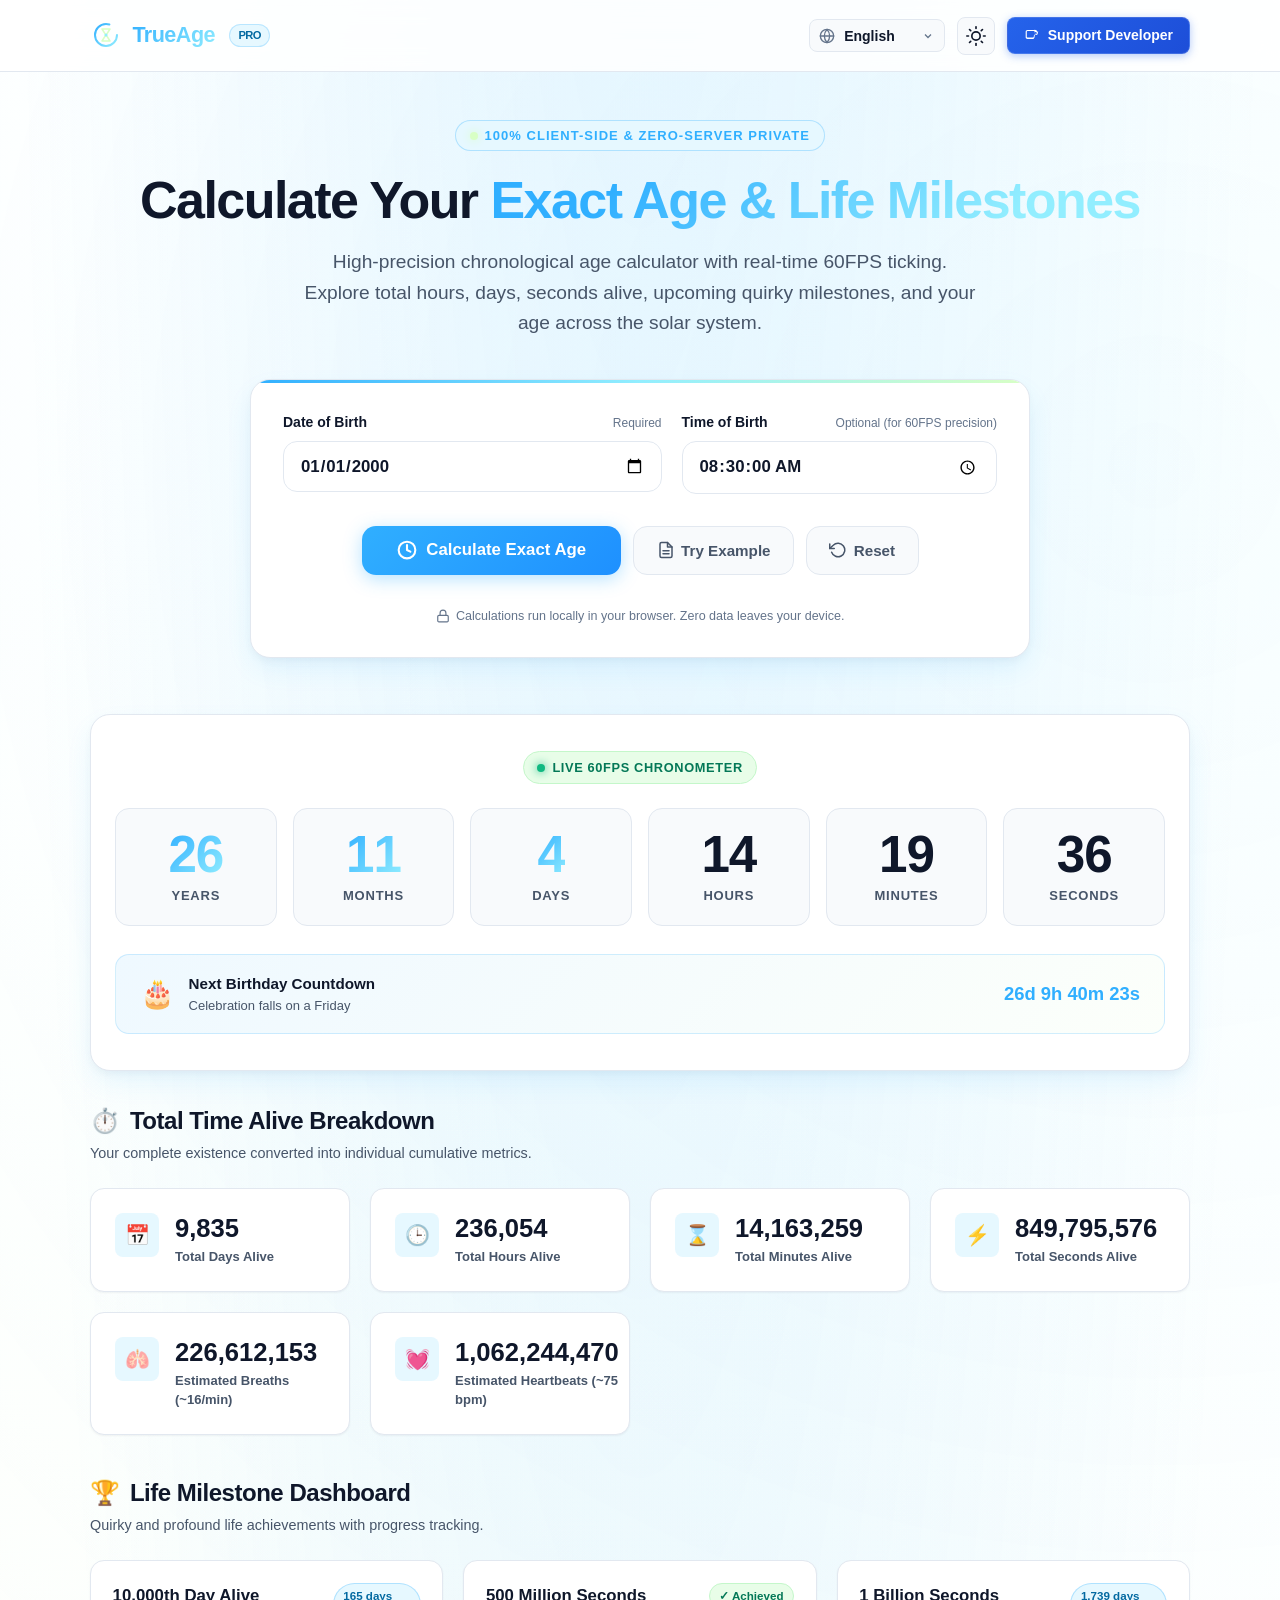
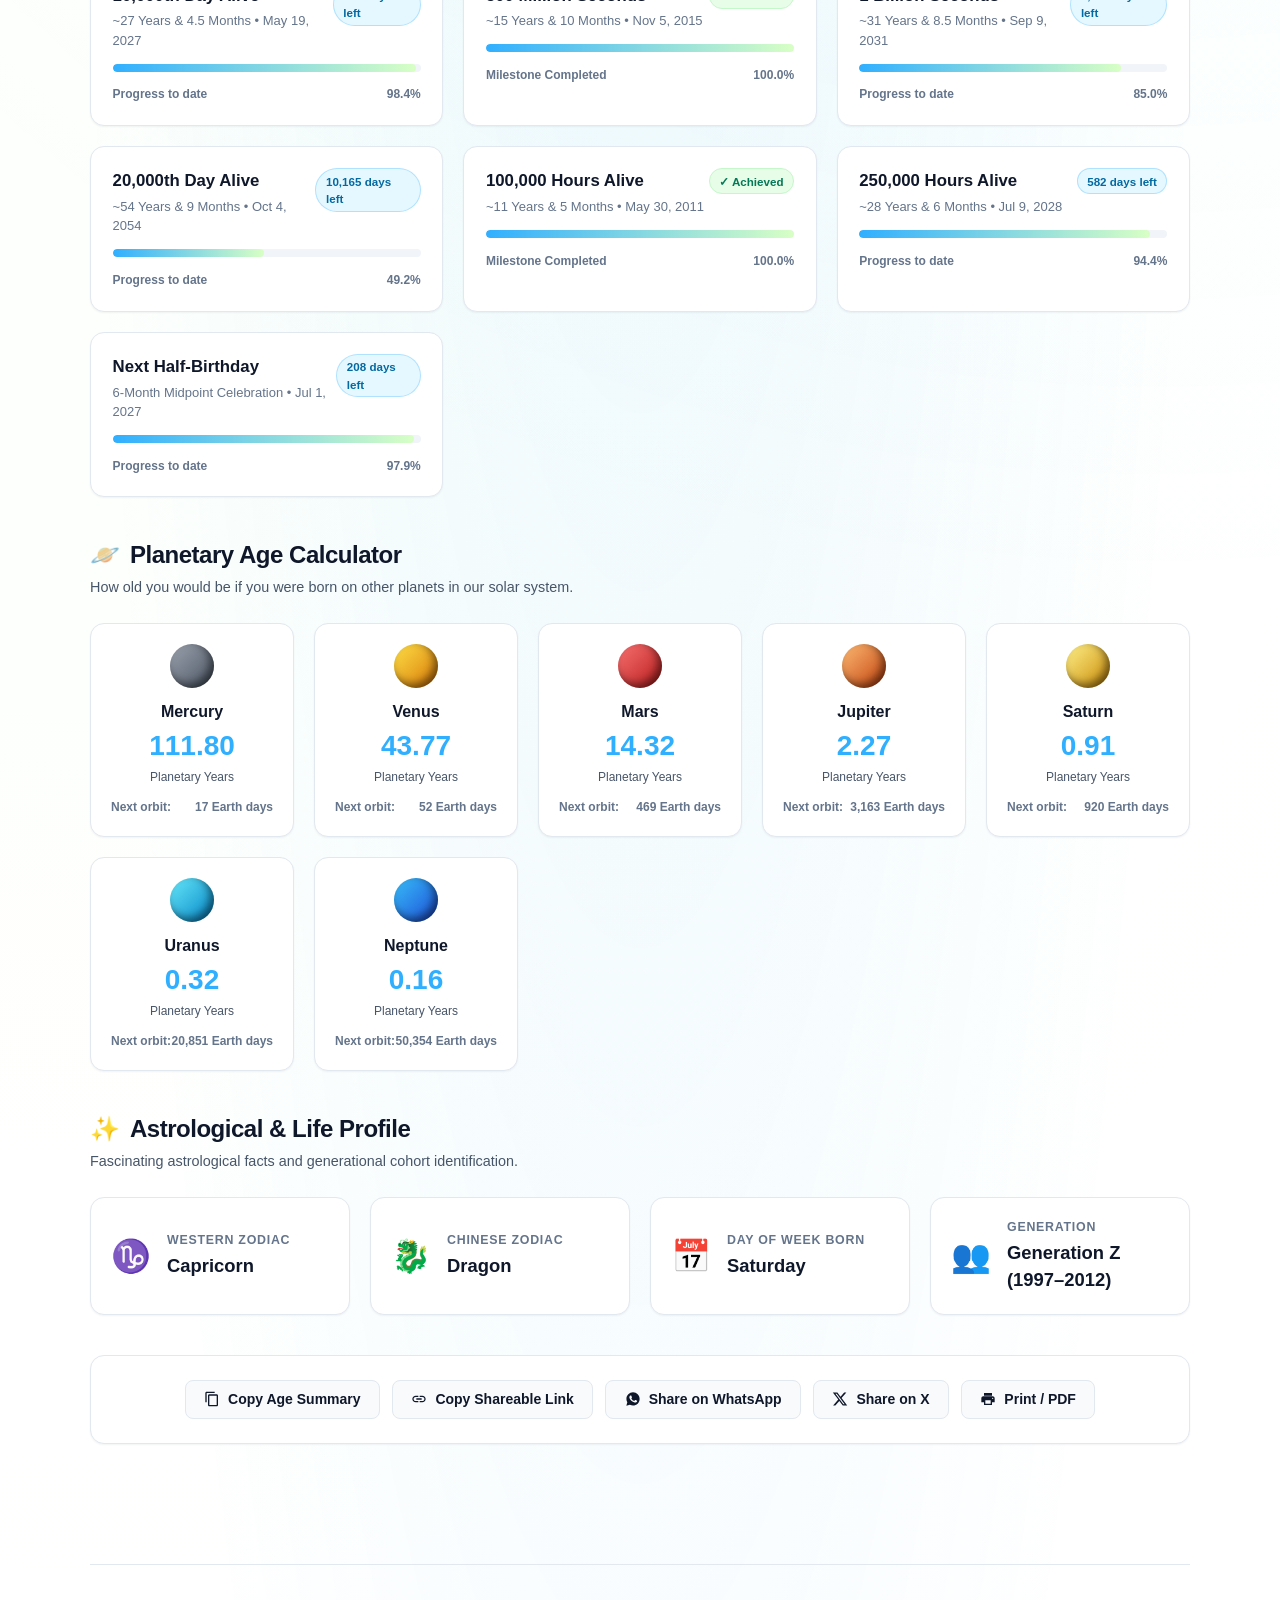
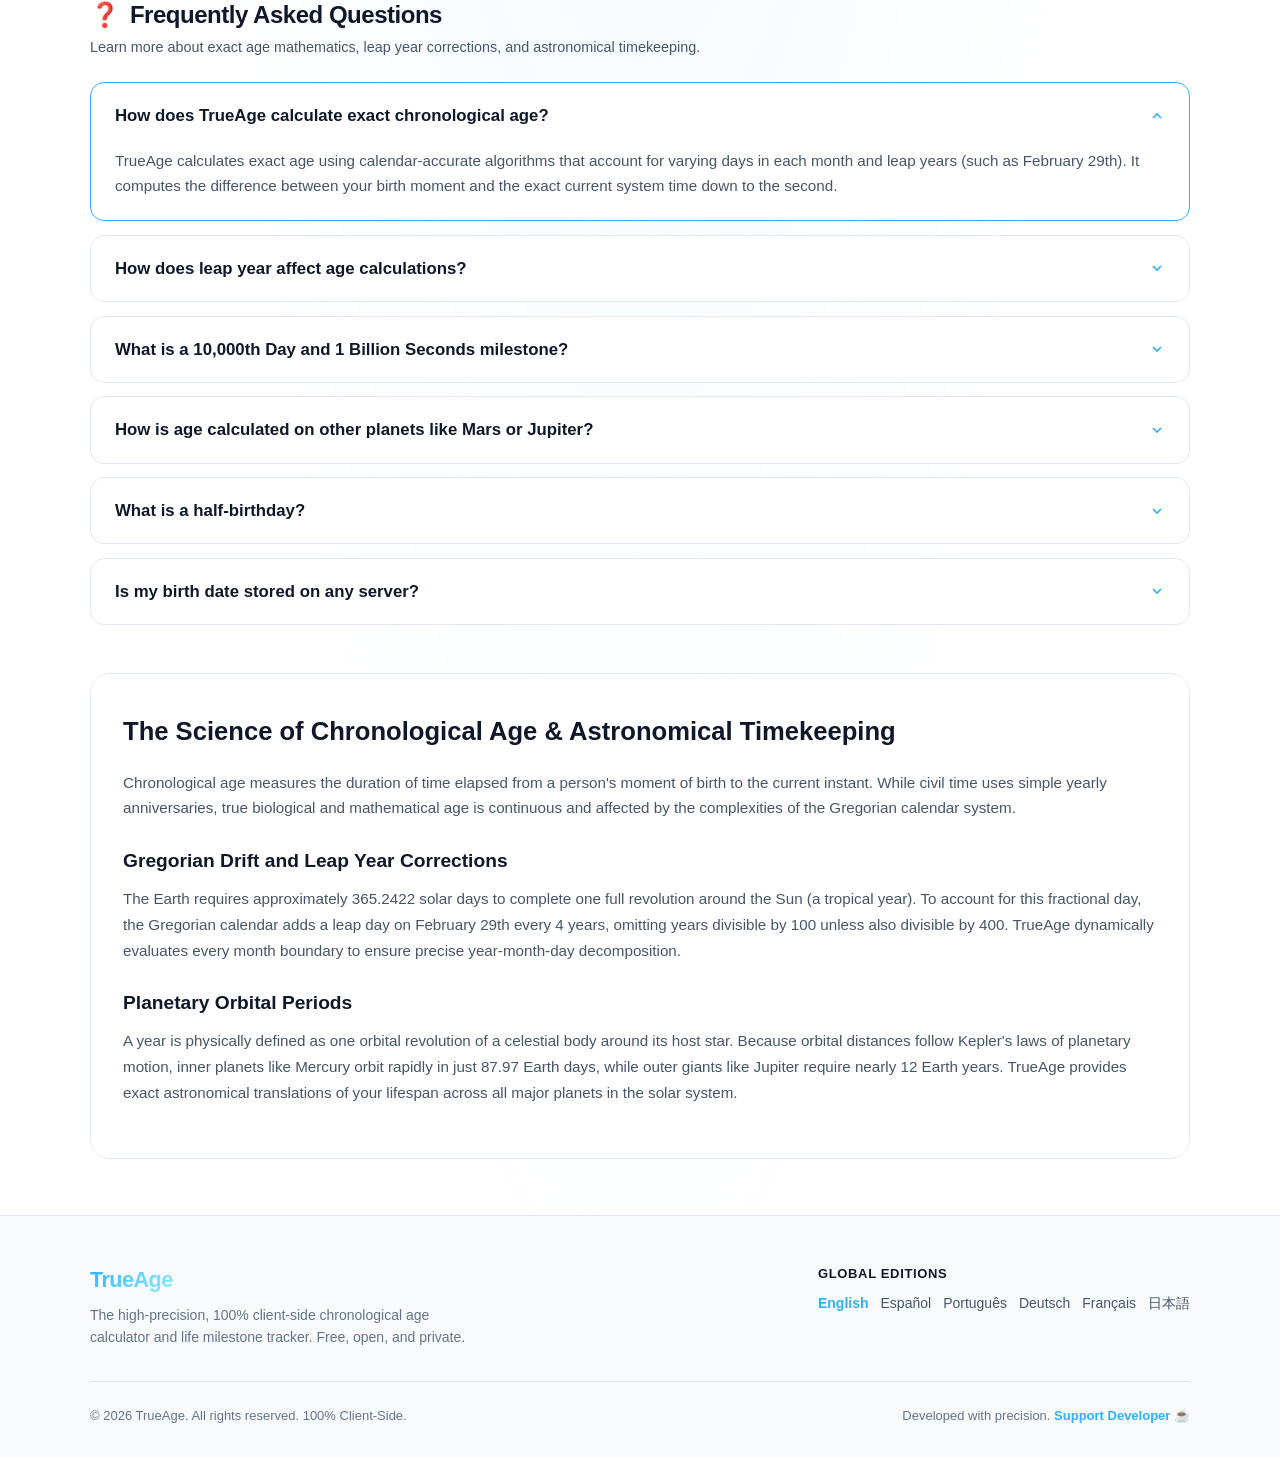
==== index.html @ 78dac6cf "initial commit" ====
<!DOCTYPE html>
<html lang="en" data-theme="dark">
<head>
  <meta charset="UTF-8">
  <meta name="viewport" content="width=device-width, initial-scale=1.0, viewport-fit=cover">
  
  <!-- Anti-FOUC Inline Script (Executes before any CSS paints to prevent light/dark flash) -->
  <script>
    (function() {
      try {
        const storedTheme = localStorage.getItem('trueage_theme');
        const prefersDark = window.matchMedia('(prefers-color-scheme: dark)').matches;
        const theme = storedTheme || (prefersDark ? 'dark' : 'light');
        document.documentElement.setAttribute('data-theme', theme);
      } catch (e) {
        document.documentElement.setAttribute('data-theme', 'dark');
      }
    })();
  </script>

  <!-- Google tag (gtag.js) -->
  <script async src="https://www.googletagmanager.com/gtag/js?id=G-33C0NN52K8"></script>
  <script>
    window.dataLayer = window.dataLayer || [];
    function gtag(){dataLayer.push(arguments);}
    gtag('js', new Date());

    gtag('config', 'G-33C0NN52K8');
  </script>

  <!-- Primary Meta Tags -->
  <title>TrueAge | Exact Age Calculator, 60FPS Live Ticking & Milestone Tracker</title>
  <meta name="title" content="TrueAge | Exact Age Calculator, 60FPS Live Ticking & Milestone Tracker">
  <meta name="description" content="Calculate your exact age down to the second with a real-time ticking 60FPS counter. Track your next birthday, 10,000th day, 1 billion seconds, planetary age on Mars & Jupiter, and life statistics. 100% client-side and private.">
  <meta name="keywords" content="exact age calculator, real time age counter, chronological age calculator, how old am i, milestone tracker, planetary age, age on mars, 10000 days alive, 1 billion seconds alive, half birthday calculator">
  <meta name="author" content="Kishara Dilshan">
  <meta name="robots" content="index, follow, max-snippet:-1, max-image-preview:large, max-video-preview:-1">

  <!-- 7 Bidirectional hreflang Tags & Canonical URL (Viral Multi-Region SEO Architecture) -->
  <link rel="canonical" href="https://trueage.github.io/">
  <link rel="alternate" hreflang="x-default" href="https://trueage.github.io/">
  <link rel="alternate" hreflang="en" href="https://trueage.github.io/">
  <link rel="alternate" hreflang="es" href="https://trueage.github.io/es/">
  <link rel="alternate" hreflang="pt" href="https://trueage.github.io/pt/">
  <link rel="alternate" hreflang="de" href="https://trueage.github.io/de/">
  <link rel="alternate" hreflang="fr" href="https://trueage.github.io/fr/">
  <link rel="alternate" hreflang="ja" href="https://trueage.github.io/ja/">

  <!-- Preconnect to Cloudinary CDN for Instant OG Image Delivery -->
  <link rel="preconnect" href="https://res.cloudinary.com" crossorigin>
  <link rel="dns-prefetch" href="https://res.cloudinary.com">

  <!-- Open Graph / Facebook -->
  <meta property="og:type" content="website">
  <meta property="og:url" content="https://trueage.github.io/">
  <meta property="og:title" content="TrueAge | Exact Age Calculator & Real-Time Milestone Tracker">
  <meta property="og:description" content="Discover your exact chronological age in real-time down to the second. Discover when you turn 10,000 days, 1 billion seconds old, and your age across planets.">
  <meta property="og:image" content="https://res.cloudinary.com/dpx6w78bt/image/upload/f_auto/q_auto/v1786342039/Online_Tool_rc1ybr.png">
  <meta property="og:image:secure_url" content="https://res.cloudinary.com/dpx6w78bt/image/upload/f_auto/q_auto/v1786342039/Online_Tool_rc1ybr.png">
  <meta property="og:image:type" content="image/png">
  <meta property="og:image:width" content="1200">
  <meta property="og:image:height" content="630">
  <meta property="og:image:alt" content="TrueAge - Exact Chronological Age Calculator & Milestone Tracker">
  <meta property="og:site_name" content="TrueAge">
  <meta property="og:locale" content="en_US">

  <!-- Twitter Card -->
  <meta name="twitter:card" content="summary_large_image">
  <meta name="twitter:url" content="https://trueage.github.io/">
  <meta name="twitter:title" content="TrueAge | Exact Age Calculator & Real-Time Milestone Tracker">
  <meta name="twitter:description" content="Discover your exact chronological age in real-time down to the second. Track life milestones and planetary ages with zero latency.">
  <meta name="twitter:image" content="https://res.cloudinary.com/dpx6w78bt/image/upload/f_auto/q_auto/v1786342039/Online_Tool_rc1ybr.png">
  <meta name="twitter:image:alt" content="TrueAge - Exact Chronological Age Calculator & Milestone Tracker">

  <!-- Favicon & PWA App Icons -->
  <link rel="icon" type="image/svg+xml" href="favicon.svg">
  <link rel="apple-touch-icon" href="favicon.svg">
  <meta name="theme-color" content="#020617" media="(prefers-color-scheme: dark)">
  <meta name="theme-color" content="#FFFFFF" media="(prefers-color-scheme: light)">
  <meta name="mobile-web-app-capable" content="yes">
  <meta name="apple-mobile-web-app-capable" content="yes">
  <meta name="apple-mobile-web-app-status-bar-style" content="black-translucent">
  <meta name="format-detection" content="telephone=no">

  <!-- Stylesheet -->
  <link rel="stylesheet" href="style.css">

  <!-- JSON-LD Structured Data: BreadcrumbList (Hierarchy Signal for Search Engines) -->
  <script type="application/ld+json" id="schema-breadcrumb">
  {
    "@context": "https://schema.org",
    "@type": "BreadcrumbList",
    "itemListElement": [
      {
        "@type": "ListItem",
        "position": 1,
        "name": "Home",
        "item": "https://trueage.github.io/"
      }
    ]
  }
  </script>

  <!-- JSON-LD Structured Data: SoftwareApplication & WebApplication (with AggregateRating) -->
  <script type="application/ld+json" id="schema-webapp">
  {
    "@context": "https://schema.org",
    "@type": "SoftwareApplication",
    "name": "TrueAge Exact Age Calculator",
    "url": "https://trueage.github.io/",
    "description": "High-precision, client-side chronological age calculator with real-time 60FPS ticking, life milestone tracking, and planetary age calculations.",
    "applicationCategory": "UtilitiesApplication",
    "operatingSystem": "All",
    "browserRequirements": "Requires JavaScript. Requires HTML5.",
    "softwareVersion": "1.0.0",
    "image": "https://res.cloudinary.com/dpx6w78bt/image/upload/f_auto/q_auto/v1786342039/Online_Tool_rc1ybr.png",
    "screenshot": "https://res.cloudinary.com/dpx6w78bt/image/upload/f_auto/q_auto/v1786342039/Online_Tool_rc1ybr.png",
    "aggregateRating": {
      "@type": "AggregateRating",
      "ratingValue": "4.9",
      "ratingCount": "1280",
      "bestRating": "5",
      "worstRating": "1"
    },
    "offers": {
      "@type": "Offer",
      "price": "0",
      "priceCurrency": "USD"
    },
    "featureList": [
      "Real-time 60FPS exact age ticking counter",
      "High-precision leap-year Gregorian calendar math",
      "Cumulative lifetime stats: days, hours, minutes, seconds",
      "Quirky milestone countdowns: 10,000th day, 1 billion seconds",
      "Planetary age across 7 solar system planets",
      "100% private client-side browser execution"
    ],
    "author": {
      "@type": "Person",
      "name": "Kishara Dilshan",
      "url": "https://buymeacoffee.com/kisharadilz"
    }
  }
  </script>

  <!-- JSON-LD Structured Data: FAQPage -->
  <script type="application/ld+json" id="schema-faq">
  {
    "@context": "https://schema.org",
    "@type": "FAQPage",
    "mainEntity": [
      {
        "@type": "Question",
        "name": "How does TrueAge calculate exact chronological age?",
        "acceptedAnswer": {
          "@type": "Answer",
          "text": "TrueAge calculates exact age using calendar-accurate algorithms that account for varying days in each month and leap years (such as February 29th). It computes the difference between your birth moment and the exact current system time down to the second."
        }
      },
      {
        "@type": "Question",
        "name": "How does leap year affect age calculations?",
        "acceptedAnswer": {
          "@type": "Answer",
          "text": "A standard Gregorian year has 365 days, while a leap year has 366 days. TrueAge's mathematical engine determines whether your elapsed periods crossed a leap day (Feb 29) and dynamically adjusts the month length when calculating exact elapsed days, months, and years."
        }
      },
      {
        "@type": "Question",
        "name": "What is a 10,000th Day and 1 Billion Seconds milestone?",
        "acceptedAnswer": {
          "@type": "Answer",
          "text": "Your 10,000th day occurs when you are approximately 27 years and 4.5 months old. One billion seconds alive occurs around age 31 years, 8 months, and 19 days. TrueAge calculates the precise calendar date and time for each milestone."
        }
      },
      {
        "@type": "Question",
        "name": "How is age calculated on other planets like Mars or Jupiter?",
        "acceptedAnswer": {
          "@type": "Answer",
          "text": "Planetary age is determined by each planet's orbital period around the Sun relative to Earth. For instance, Mars takes 1.8808 Earth years to complete one orbit, so a 30-year-old on Earth is approximately 15.95 Martian years old."
        }
      },
      {
        "@type": "Question",
        "name": "Is my birth date stored on any server?",
        "acceptedAnswer": {
          "@type": "Answer",
          "text": "No. TrueAge is 100% client-side. All date calculations and processing occur entirely inside your browser sandbox. No personal data or birth details are ever sent to any remote server."
        }
      }
    ]
  }
  </script>
</head>
<body>

  <!-- Sticky Navigation Bar -->
  <header class="site-header">
    <div class="container nav-container">
      <a href="./" class="brand-link" aria-label="TrueAge Home">
        <!-- SVG Vector Logo with #30AFFF & #92EEFF Gradients -->
        <svg class="brand-icon" viewBox="0 0 64 64" fill="none" xmlns="http://www.w3.org/2000/svg">
          <circle cx="32" cy="32" r="22" stroke="url(#navBrandGrad)" stroke-width="4" stroke-linecap="round" stroke-dasharray="110 30"/>
          <path d="M24 20H40L33 31C32.5 31.7 32.5 32.3 33 33L40 44H24L31 33C31.5 32.3 31.5 31.7 31 31L24 20Z" stroke="#D8FFC5" stroke-width="3" stroke-linejoin="round"/>
          <circle cx="32" cy="32" r="3" fill="#92EEFF"/>
          <defs>
            <linearGradient id="navBrandGrad" x1="0%" y1="0%" x2="100%" y2="100%">
              <stop offset="0%" stop-color="#30AFFF"/>
              <stop offset="100%" stop-color="#92EEFF"/>
            </linearGradient>
          </defs>
        </svg>
        <span class="brand-title">TrueAge</span>
        <span class="brand-badge">PRO</span>
      </a>

      <div class="nav-actions">
        <!-- Language Selector Dropdown -->
        <div class="lang-dropdown-wrapper" title="Change Language">
          <svg class="lang-globe-icon" viewBox="0 0 24 24" fill="none" stroke="currentColor" stroke-width="2" stroke-linecap="round" stroke-linejoin="round">
            <circle cx="12" cy="12" r="10"></circle>
            <line x1="2" y1="12" x2="22" y2="12"></line>
            <path d="M12 2a15.3 15.3 0 0 1 4 10 15.3 15.3 0 0 1-4 10 15.3 15.3 0 0 1-4-10 15.3 15.3 0 0 1 4-10z"></path>
          </svg>
          <select id="langSelect" class="lang-select" aria-label="Select Language">
            <option value="en" selected>English</option>
            <option value="es">Español</option>
            <option value="pt">Português</option>
            <option value="de">Deutsch</option>
            <option value="fr">Français</option>
            <option value="ja">日本語</option>
          </select>
          <svg class="lang-arrow" viewBox="0 0 24 24" fill="none" stroke="currentColor" stroke-width="2.5">
            <polyline points="6 9 12 15 18 9"></polyline>
          </svg>
        </div>

        <!-- Theme Toggle Button -->
        <button id="themeToggleBtn" class="theme-toggle-btn" aria-label="Toggle dark/light theme" title="Toggle Theme">
          <!-- Sun Icon (shown in dark mode) -->
          <svg class="icon-sun" width="20" height="20" viewBox="0 0 24 24" fill="none" stroke="currentColor" stroke-width="2" stroke-linecap="round" stroke-linejoin="round">
            <circle cx="12" cy="12" r="5"></circle>
            <line x1="12" y1="1" x2="12" y2="3"></line>
            <line x1="12" y1="21" x2="12" y2="23"></line>
            <line x1="4.22" y1="4.22" x2="5.64" y2="5.64"></line>
            <line x1="18.36" y1="18.36" x2="19.78" y2="19.78"></line>
            <line x1="1" y1="12" x2="3" y2="12"></line>
            <line x1="21" y1="12" x2="23" y2="12"></line>
            <line x1="4.22" y1="19.78" x2="5.64" y2="18.36"></line>
            <line x1="18.36" y1="5.64" x2="19.78" y2="4.22"></line>
          </svg>
          <!-- Moon Icon (shown in light mode) -->
          <svg class="icon-moon" width="20" height="20" viewBox="0 0 24 24" fill="none" stroke="currentColor" stroke-width="2" stroke-linecap="round" stroke-linejoin="round">
            <path d="M21 12.79A9 9 0 1 1 11.21 3 7 7 0 0 0 21 12.79z"></path>
          </svg>
        </button>

        <!-- Developer Support CTA (Financial Blue) -->
        <a href="https://buymeacoffee.com/kisharadilz" target="_blank" rel="noopener noreferrer" class="btn-support" aria-label="Support the Developer on Buy Me a Coffee">
          <svg viewBox="0 0 24 24">
            <path d="M20.216 6.415l-.132-.666c-.119-.597-.387-1.144-.775-1.583a4.015 4.015 0 0 0-1.745-1.127 5.097 5.097 0 0 0-2.074-.214H5.215C3.765 2.825 2.5 3.99 2.5 5.44v8.326c0 1.45 1.265 2.615 2.715 2.615h7.828c1.368 0 2.496-.98 2.686-2.316l.487-3.418h1.831c1.232 0 2.29-.838 2.535-2.031l.634-3.197a2.532 2.532 0 0 0-.000-1.004zm-3.528 3.791h-1.63l-.442 3.097a1.008 1.008 0 0 1-1.002.871H5.215a1.01 1.01 0 0 1-1.01-1.01V5.44a1.01 1.01 0 0 1 1.01-1.01h9.324c.732 0 1.343.518 1.472 1.24l.677 4.536zm2.036-1.077c-.082.404-.442.687-.855.687h-.764l-.568-3.811h1.332c.504 0 .937.362 1.012.862l.143.719-.300 1.543z"/>
          </svg>
          <span data-i18n="support_btn">Support Developer</span>
        </a>
      </div>
    </div>
  </header>

  <!-- Main Landmark -->
  <main class="container">
    
    <!-- Hero & Input Section -->
    <section class="hero-section" aria-labelledby="heroTitle">
      <div class="hero-tag">
        <span class="pulse-dot"></span>
        <span data-i18n="tag_badge">100% Client-Side & Zero-Server Private</span>
      </div>

      <h1 id="heroTitle" class="hero-title">
        <span data-i18n="hero_title_prefix">Calculate Your</span> 
        <span class="text-gradient" data-i18n="hero_title_gradient">Exact Age & Life Milestones</span>
      </h1>

      <p class="hero-subtitle" data-i18n="hero_subtitle">
        High-precision chronological age calculator with real-time 60FPS ticking. Explore total hours, days, seconds alive, upcoming quirky milestones, and your age across the solar system.
      </p>

      <!-- Calculator Card Form -->
      <div class="calc-card">
        <form id="ageForm" class="calc-form" onsubmit="event.preventDefault();">
          <div class="input-grid">
            <!-- Date of Birth Input -->
            <div class="input-group">
              <label for="dob" class="input-label">
                <span data-i18n="label_dob">Date of Birth</span>
                <span class="label-sub" data-i18n="label_required">Required</span>
              </label>
              <input type="date" id="dob" class="custom-input" required aria-required="true">
            </div>

            <!-- Time of Birth Input (Optional precision) -->
            <div class="input-group">
              <label for="birthTime" class="input-label">
                <span data-i18n="label_time">Time of Birth</span>
                <span class="label-sub" data-i18n="label_optional">Optional (for 60FPS precision)</span>
              </label>
              <input type="time" id="birthTime" class="custom-input" step="1" value="00:00:00">
            </div>
          </div>

          <!-- Action Buttons -->
          <div class="calc-actions">
            <button type="submit" id="btnCalculate" class="btn-primary">
              <svg width="20" height="20" viewBox="0 0 24 24" fill="none" stroke="currentColor" stroke-width="2.5" stroke-linecap="round" stroke-linejoin="round">
                <circle cx="12" cy="12" r="10"></circle>
                <polyline points="12 6 12 12 16 14"></polyline>
              </svg>
              <span data-i18n="btn_calculate">Calculate Exact Age</span>
            </button>

            <button type="button" id="btnExample" class="btn-secondary">
              <svg width="18" height="18" viewBox="0 0 24 24" fill="none" stroke="currentColor" stroke-width="2" stroke-linecap="round" stroke-linejoin="round">
                <path d="M14 2H6a2 2 0 0 0-2 2v16a2 2 0 0 0 2 2h12a2 2 0 0 0 2-2V8z"></path>
                <polyline points="14 2 14 8 20 8"></polyline>
                <line x1="16" y1="13" x2="8" y2="13"></line>
                <line x1="16" y1="17" x2="8" y2="17"></line>
              </svg>
              <span data-i18n="btn_example">Try Example</span>
            </button>

            <button type="button" id="btnReset" class="btn-secondary" title="Reset Inputs">
              <svg width="18" height="18" viewBox="0 0 24 24" fill="none" stroke="currentColor" stroke-width="2" stroke-linecap="round" stroke-linejoin="round">
                <polyline points="1 4 1 10 7 10"></polyline>
                <path d="M3.51 15a9 9 0 1 0 2.13-9.36L1 10"></path>
              </svg>
              <span data-i18n="btn_reset">Reset</span>
            </button>
          </div>

          <p class="calc-privacy-note">
            <svg width="14" height="14" viewBox="0 0 24 24" fill="none" stroke="currentColor" stroke-width="2" stroke-linecap="round" stroke-linejoin="round">
              <rect x="3" y="11" width="18" height="11" rx="2" ry="2"></rect>
              <path d="M7 11V7a5 5 0 0 1 10 0v4"></path>
            </svg>
            <span data-i18n="privacy_note">Calculations run locally in your browser. Zero data leaves your device.</span>
          </p>
        </form>
      </div>
    </section>

    <!-- Results Container (Populated & updated in real-time) -->
    <div id="resultsContainer" class="results-section" aria-live="polite">
      
      <!-- Live 60FPS Ticking Digital Counter Hero Card -->
      <section class="live-counter-card" aria-label="Real-Time Age Counter">
        <div class="live-badge-wrapper">
          <div class="live-badge">
            <span class="live-dot"></span>
            <span data-i18n="live_ticking">Live 60FPS Chronometer</span>
          </div>
        </div>

        <!-- 6 Segmented Digital Cards -->
        <div class="live-grid">
          <div class="digital-card highlight">
            <div id="valYears" class="digital-val">--</div>
            <div class="digital-label" data-i18n="unit_years">Years</div>
          </div>
          <div class="digital-card highlight">
            <div id="valMonths" class="digital-val">--</div>
            <div class="digital-label" data-i18n="unit_months">Months</div>
          </div>
          <div class="digital-card highlight">
            <div id="valDays" class="digital-val">--</div>
            <div class="digital-label" data-i18n="unit_days">Days</div>
          </div>
          <div class="digital-card">
            <div id="valHours" class="digital-val">--</div>
            <div class="digital-label" data-i18n="unit_hours">Hours</div>
          </div>
          <div class="digital-card">
            <div id="valMinutes" class="digital-val">--</div>
            <div class="digital-label" data-i18n="unit_minutes">Minutes</div>
          </div>
          <div class="digital-card">
            <div id="valSeconds" class="digital-val">--</div>
            <div class="digital-label" data-i18n="unit_seconds">Seconds</div>
          </div>
        </div>

        <!-- Birthday & Half-Birthday Banner -->
        <div class="bday-banner">
          <div class="bday-info">
            <span class="bday-icon">🎂</span>
            <div>
              <div class="bday-title" data-i18n="bday_next_title">Next Birthday Countdown</div>
              <div class="bday-subtitle" id="valNextBdayDay">Upcoming celebration day</div>
            </div>
          </div>
          <div class="bday-countdown" id="valNextBdayCountdown">-- days, -- hours</div>
        </div>
      </section>

      <!-- Total Time Alive Breakdown Section -->
      <section class="stats-section" aria-labelledby="statsTitle">
        <div class="section-header">
          <h2 id="statsTitle" class="section-title">
            <span>⏱️</span>
            <span data-i18n="title_total_alive">Total Time Alive Breakdown</span>
          </h2>
          <p class="section-desc" data-i18n="desc_total_alive">Your complete existence converted into individual cumulative metrics.</p>
        </div>

        <div class="stats-grid">
          <div class="stat-card">
            <div class="stat-icon">📅</div>
            <div class="stat-content">
              <div id="statTotalDays" class="stat-val">--</div>
              <div class="stat-label" data-i18n="stat_days">Total Days Alive</div>
            </div>
          </div>

          <div class="stat-card">
            <div class="stat-icon">🕒</div>
            <div class="stat-content">
              <div id="statTotalHours" class="stat-val">--</div>
              <div class="stat-label" data-i18n="stat_hours">Total Hours Alive</div>
            </div>
          </div>

          <div class="stat-card">
            <div class="stat-icon">⌛</div>
            <div class="stat-content">
              <div id="statTotalMinutes" class="stat-val">--</div>
              <div class="stat-label" data-i18n="stat_minutes">Total Minutes Alive</div>
            </div>
          </div>

          <div class="stat-card">
            <div class="stat-icon">⚡</div>
            <div class="stat-content">
              <div id="statTotalSeconds" class="stat-val">--</div>
              <div class="stat-label" data-i18n="stat_seconds">Total Seconds Alive</div>
            </div>
          </div>

          <div class="stat-card">
            <div class="stat-icon">🫁</div>
            <div class="stat-content">
              <div id="statTotalBreaths" class="stat-val">--</div>
              <div class="stat-label" data-i18n="stat_breaths">Estimated Breaths (~16/min)</div>
            </div>
          </div>

          <div class="stat-card">
            <div class="stat-icon">💓</div>
            <div class="stat-content">
              <div id="statTotalHeartbeats" class="stat-val">--</div>
              <div class="stat-label" data-i18n="stat_heartbeats">Estimated Heartbeats (~75 bpm)</div>
            </div>
          </div>
        </div>
      </section>

      <!-- Milestone Dashboard Section -->
      <section class="milestones-section" aria-labelledby="milestonesTitle">
        <div class="section-header">
          <h2 id="milestonesTitle" class="section-title">
            <span>🏆</span>
            <span data-i18n="title_milestones">Life Milestone Dashboard</span>
          </h2>
          <p class="section-desc" data-i18n="desc_milestones">Quirky and profound life achievements with progress tracking.</p>
        </div>

        <div class="milestones-grid" id="milestonesGrid">
          <!-- Milestones dynamically rendered by app.js -->
        </div>
      </section>

      <!-- Planetary Age Grid Section -->
      <section class="planets-section" aria-labelledby="planetsTitle">
        <div class="section-header">
          <h2 id="planetsTitle" class="section-title">
            <span>🪐</span>
            <span data-i18n="title_planets">Planetary Age Calculator</span>
          </h2>
          <p class="section-desc" data-i18n="desc_planets">How old you would be if you were born on other planets in our solar system.</p>
        </div>

        <div class="planets-grid" id="planetsGrid">
          <!-- Planets dynamically rendered by app.js -->
        </div>
      </section>

      <!-- Astrological & Life Profile Section -->
      <section class="profile-section" aria-labelledby="profileTitle">
        <div class="section-header">
          <h2 id="profileTitle" class="section-title">
            <span>✨</span>
            <span data-i18n="title_profile">Astrological & Life Profile</span>
          </h2>
          <p class="section-desc" data-i18n="desc_profile">Fascinating astrological facts and generational cohort identification.</p>
        </div>

        <div class="profile-grid">
          <div class="profile-card">
            <div class="profile-icon" id="iconZodiac">♈</div>
            <div>
              <div class="profile-title" data-i18n="prof_zodiac">Western Zodiac</div>
              <div id="valZodiacSign" class="profile-value">--</div>
            </div>
          </div>

          <div class="profile-card">
            <div class="profile-icon" id="iconChineseZodiac">🐉</div>
            <div>
              <div class="profile-title" data-i18n="prof_chinese">Chinese Zodiac</div>
              <div id="valChineseZodiac" class="profile-value">--</div>
            </div>
          </div>

          <div class="profile-card">
            <div class="profile-icon">📅</div>
            <div>
              <div class="profile-title" data-i18n="prof_dayborn">Day of Week Born</div>
              <div id="valDayBorn" class="profile-value">--</div>
            </div>
          </div>

          <div class="profile-card">
            <div class="profile-icon">👥</div>
            <div>
              <div class="profile-title" data-i18n="prof_generation">Generation</div>
              <div id="valGeneration" class="profile-value">--</div>
            </div>
          </div>
        </div>
      </section>

      <!-- Action Toolbar (Share, Copy, Print) -->
      <div class="toolbar-section">
        <button id="btnCopySummary" class="btn-tool" title="Copy formatted age report">
          <svg viewBox="0 0 24 24"><path d="M16 1H4c-1.1 0-2 .9-2 2v14h2V3h12V1zm3 4H8c-1.1 0-2 .9-2 2v14c0 1.1.9 2 2 2h11c1.1 0 2-.9 2-2V7c0-1.1-.9-2-2-2zm0 16H8V7h11v14z"/></svg>
          <span data-i18n="tool_copy_summary">Copy Age Summary</span>
        </button>

        <button id="btnCopyLink" class="btn-tool" title="Copy shareable link with parameters">
          <svg viewBox="0 0 24 24"><path d="M3.9 12c0-1.71 1.39-3.1 3.1-3.1h4V7H7c-2.76 0-5 2.24-5 5s2.24 5 5 5h4v-1.9H7c-1.71 0-3.1-1.39-3.1-3.1zM8 13h8v-2H8v2zm9-6h-4v1.9h4c1.71 0 3.1 1.39 3.1 3.1s-1.39 3.1-3.1 3.1h-4V17h4c2.76 0 5-2.24 5-5s-2.24-5-5-5z"/></svg>
          <span data-i18n="tool_copy_link">Copy Shareable Link</span>
        </button>

        <button id="btnShareWhatsApp" class="btn-tool" title="Share directly to WhatsApp">
          <svg viewBox="0 0 24 24"><path d="M12.04 2c-5.46 0-9.91 4.45-9.91 9.91 0 1.75.46 3.45 1.32 4.95L2.05 22l5.25-1.38c1.45.79 3.08 1.21 4.74 1.21 5.46 0 9.91-4.45 9.91-9.91 0-5.46-4.45-9.92-9.91-9.92zm5.78 14.01c-.24.68-1.4 1.26-1.92 1.34-.52.07-1.19.1-3.41-.82-2.84-1.18-4.66-4.06-4.8-4.25-.14-.19-1.15-1.53-1.15-2.92 0-1.39.73-2.07.99-2.35.26-.28.57-.35.76-.35.19 0 .38 0 .55.01.18.01.42-.07.66.5.24.58.82 2 .89 2.15.07.14.12.31.02.5-.1.19-.15.31-.3.48-.14.17-.3.38-.43.51-.14.14-.29.3-.12.59.17.28.75 1.24 1.61 2 1.11.98 2.04 1.29 2.33 1.43.28.14.45.12.62-.07.17-.19.73-.85.92-1.14.19-.29.38-.24.64-.14.26.1 1.65.78 1.93.92.28.14.47.21.54.33.07.12.07.69-.17 1.37z"/></svg>
          <span data-i18n="tool_share_whatsapp">Share on WhatsApp</span>
        </button>

        <button id="btnShareTwitter" class="btn-tool" title="Post on X">
          <svg viewBox="0 0 24 24"><path d="M18.244 2.25h3.308l-7.227 8.26 8.502 11.24H16.17l-5.214-6.817L4.99 21.75H1.68l7.73-8.835L1.254 2.25H8.08l4.713 6.231zm-1.161 17.52h1.833L7.084 4.126H5.117z"/></svg>
          <span data-i18n="tool_share_twitter">Share on X</span>
        </button>

        <button id="btnPrint" class="btn-tool" title="Print age report or save as PDF">
          <svg viewBox="0 0 24 24"><path d="M19 8H5c-1.66 0-3 1.34-3 3v6h4v4h12v-4h4v-6c0-1.66-1.34-3-3-3zm-3 11H8v-5h8v5zm3-7c-.55 0-1-.45-1-1s.45-1 1-1 1 .45 1 1-.45 1-1 1zm-1-9H6v4h12V3z"/></svg>
          <span data-i18n="tool_print">Print / PDF</span>
        </button>
      </div>
    </div>

    <!-- SEO Content & FAQ Section -->
    <section class="seo-section" aria-labelledby="faqTitle">
      <div class="section-header">
        <h2 id="faqTitle" class="section-title">
          <span>❓</span>
          <span data-i18n="title_faq">Frequently Asked Questions</span>
        </h2>
        <p class="section-desc" data-i18n="desc_faq">Learn more about exact age mathematics, leap year corrections, and astronomical timekeeping.</p>
      </div>

      <!-- Accessible FAQ Accordion (matches JSON-LD FAQPage Schema) -->
      <div class="faq-list">
        <details class="faq-item" open>
          <summary class="faq-question">
            <span data-i18n="faq_q1">How does TrueAge calculate exact chronological age?</span>
            <svg class="faq-arrow" viewBox="0 0 24 24" fill="none" stroke="currentColor" stroke-width="2.5"><polyline points="6 9 12 15 18 9"></polyline></svg>
          </summary>
          <div class="faq-answer">
            <p data-i18n="faq_a1">TrueAge calculates exact age using calendar-accurate algorithms that account for varying days in each month and leap years (such as February 29th). It computes the difference between your birth moment and the exact current system time down to the second.</p>
          </div>
        </details>

        <details class="faq-item">
          <summary class="faq-question">
            <span data-i18n="faq_q2">How does leap year affect age calculations?</span>
            <svg class="faq-arrow" viewBox="0 0 24 24" fill="none" stroke="currentColor" stroke-width="2.5"><polyline points="6 9 12 15 18 9"></polyline></svg>
          </summary>
          <div class="faq-answer">
            <p data-i18n="faq_a2">A standard Gregorian year has 365 days, while a leap year has 366 days. TrueAge's mathematical engine determines whether your elapsed periods crossed a leap day (Feb 29) and dynamically adjusts the month length when calculating exact elapsed days, months, and years.</p>
          </div>
        </details>

        <details class="faq-item">
          <summary class="faq-question">
            <span data-i18n="faq_q3">What is a 10,000th Day and 1 Billion Seconds milestone?</span>
            <svg class="faq-arrow" viewBox="0 0 24 24" fill="none" stroke="currentColor" stroke-width="2.5"><polyline points="6 9 12 15 18 9"></polyline></svg>
          </summary>
          <div class="faq-answer">
            <p data-i18n="faq_a3">Your 10,000th day occurs when you are approximately 27 years and 4.5 months old. One billion seconds alive occurs around age 31 years, 8 months, and 19 days. TrueAge calculates the precise calendar date and time for each milestone.</p>
          </div>
        </details>

        <details class="faq-item">
          <summary class="faq-question">
            <span data-i18n="faq_q4">How is age calculated on other planets like Mars or Jupiter?</span>
            <svg class="faq-arrow" viewBox="0 0 24 24" fill="none" stroke="currentColor" stroke-width="2.5"><polyline points="6 9 12 15 18 9"></polyline></svg>
          </summary>
          <div class="faq-answer">
            <p data-i18n="faq_a4">Planetary age is determined by each planet's orbital period around the Sun relative to Earth. For instance, Mars takes 1.8808 Earth years to complete one orbit, so a 30-year-old on Earth is approximately 15.95 Martian years old.</p>
          </div>
        </details>

        <details class="faq-item">
          <summary class="faq-question">
            <span data-i18n="faq_q5">What is a half-birthday?</span>
            <svg class="faq-arrow" viewBox="0 0 24 24" fill="none" stroke="currentColor" stroke-width="2.5"><polyline points="6 9 12 15 18 9"></polyline></svg>
          </summary>
          <div class="faq-answer">
            <p data-i18n="faq_a5">A half-birthday occurs exactly 6 calendar months from your birth date. It serves as an enjoyable mid-year milestone celebration point.</p>
          </div>
        </details>

        <details class="faq-item">
          <summary class="faq-question">
            <span data-i18n="faq_q6">Is my birth date stored on any server?</span>
            <svg class="faq-arrow" viewBox="0 0 24 24" fill="none" stroke="currentColor" stroke-width="2.5"><polyline points="6 9 12 15 18 9"></polyline></svg>
          </summary>
          <div class="faq-answer">
            <p data-i18n="faq_a6">No. TrueAge is 100% client-side. All date calculations and processing occur entirely inside your browser sandbox. No personal data or birth details are ever sent to any remote server.</p>
          </div>
        </details>
      </div>

      <!-- Educational In-depth Article for SEO Authority -->
      <article class="explainer-article">
        <h2 data-i18n="art_title">The Science of Chronological Age & Astronomical Timekeeping</h2>
        <p data-i18n="art_p1">Chronological age measures the duration of time elapsed from a person's moment of birth to the current instant. While civil time uses simple yearly anniversaries, true biological and mathematical age is continuous and affected by the complexities of the Gregorian calendar system.</p>
        
        <h3 data-i18n="art_h2_1">Gregorian Drift and Leap Year Corrections</h3>
        <p data-i18n="art_p2">The Earth requires approximately 365.2422 solar days to complete one full revolution around the Sun (a tropical year). To account for this fractional day, the Gregorian calendar adds a leap day on February 29th every 4 years, omitting years divisible by 100 unless also divisible by 400. TrueAge dynamically evaluates every month boundary to ensure precise year-month-day decomposition.</p>

        <h3 data-i18n="art_h2_2">Planetary Orbital Periods</h3>
        <p data-i18n="art_p3">A year is physically defined as one orbital revolution of a celestial body around its host star. Because orbital distances follow Kepler's laws of planetary motion, inner planets like Mercury orbit rapidly in just 87.97 Earth days, while outer giants like Jupiter require nearly 12 Earth years. TrueAge provides exact astronomical translations of your lifespan across all major planets in the solar system.</p>
      </article>
    </section>

  </main>

  <!-- Semantic Footer with Locales & Support Links -->
  <footer class="site-footer">
    <div class="container">
      <div class="footer-top">
        <div class="footer-brand">
          <a href="./" class="brand-link">
            <span class="brand-title">TrueAge</span>
          </a>
          <p data-i18n="footer_desc">The high-precision, 100% client-side chronological age calculator and life milestone tracker. Free, open, and private.</p>
        </div>

        <div class="footer-locales">
          <div class="locale-title" data-i18n="footer_languages">Global Editions</div>
          <div class="locale-links">
            <a href="./" class="locale-link active">English</a>
            <a href="./es/" class="locale-link">Español</a>
            <a href="./pt/" class="locale-link">Português</a>
            <a href="./de/" class="locale-link">Deutsch</a>
            <a href="./fr/" class="locale-link">Français</a>
            <a href="./ja/" class="locale-link">日本語</a>
          </div>
        </div>
      </div>

      <div class="footer-bottom">
        <div>
          &copy; <span id="currentYear">2026</span> TrueAge. All rights reserved. 100% Client-Side.
        </div>
        <div class="footer-credit">
          Developed with precision. <a href="https://buymeacoffee.com/kisharadilz" target="_blank" rel="noopener noreferrer">Support Developer ☕</a>
        </div>
      </div>
    </div>
  </footer>

  <!-- Scripts: i18n Dictionary & Core Application Engine -->
  <script src="i18n.js"></script>
  <script src="app.js"></script>
</body>
</html>
---- style.css ----
/* ==========================================================================
   TrueAge | Exact Age Calculator & Milestone Tracker
   Design System & Style Engine
   Brand Palette: #30AFFF, #92EEFF, #D8FFC5, #C4F7CA
   ========================================================================== */

/* --------------------------------------------------------------------------
   1. CSS Custom Properties / Design Tokens
   -------------------------------------------------------------------------- */
:root {
  /* Brand Core Palette */
  --brand-primary: #30AFFF;
  --brand-cyan: #92EEFF;
  --brand-mint: #D8FFC5;
  --brand-pastel-mint: #C4F7CA;

  /* Extended Accents */
  --brand-primary-hover: #1e99e8;
  --brand-primary-deep: #1d7ec2;
  --brand-cyan-deep: #0ea5e9;
  --brand-mint-dark: #15803d;
  --brand-mint-glow: rgba(216, 255, 197, 0.45);
  --brand-blue-glow: rgba(48, 175, 255, 0.28);
  --cta-financial: #2563EB;
  --cta-financial-hover: #1D4ED8;

  /* Light Theme (Default Root) */
  --bg-base: #FFFFFF;
  --bg-subtle: #F8FAFC;
  --bg-card: #FFFFFF;
  --bg-card-alt: #F1F5F9;
  --bg-input: #FFFFFF;
  --bg-nav: rgba(255, 255, 255, 0.85);

  --text-primary: #0F172A;
  --text-secondary: #475569;
  --text-muted: #64748B;
  --text-on-accent: #FFFFFF;
  --text-on-mint: #064E3B;

  --border-light: #E2E8F0;
  --border-card: #E2E8F0;
  --border-focus: #30AFFF;

  --badge-bg: #E6F8FF;
  --badge-text: #0369A1;
  --badge-mint-bg: #E8FDE8;
  --badge-mint-text: #047857;

  --shadow-sm: 0 1px 2px rgba(15, 23, 42, 0.05);
  --shadow-md: 0 4px 14px -1px rgba(15, 23, 42, 0.08), 0 2px 6px -1px rgba(15, 23, 42, 0.04);
  --shadow-lg: 0 12px 28px -4px rgba(48, 175, 255, 0.12), 0 4px 10px -2px rgba(15, 23, 42, 0.05);
  --shadow-glow: 0 0 24px rgba(48, 175, 255, 0.2);

  /* Layout & Sizing */
  --container-max: 1140px;
  --nav-height: 72px;
  --radius-sm: 8px;
  --radius-md: 14px;
  --radius-lg: 20px;
  --radius-pill: 9999px;

  /* Transitions */
  --transition-fast: 0.15s ease;
  --transition-normal: 0.25s cubic-bezier(0.16, 1, 0.3, 1);
  --transition-smooth: 0.4s cubic-bezier(0.16, 1, 0.3, 1);

  /* Font Families */
  --font-sans: -apple-system, BlinkMacSystemFont, "Segoe UI", Roboto, "Helvetica Neue", Arial, sans-serif;
  --font-mono: ui-monospace, SFMono-Regular, Menlo, Monaco, Consolas, "Liberation Mono", "Courier New", monospace;
}

/* --------------------------------------------------------------------------
   2. Dark Theme Tokens
   -------------------------------------------------------------------------- */
[data-theme="dark"] {
  --bg-base: #020617;
  --bg-subtle: #0B1120;
  --bg-card: rgba(15, 23, 42, 0.88);
  --bg-card-alt: #1E293B;
  --bg-input: #0F172A;
  --bg-nav: rgba(2, 6, 23, 0.88);

  --text-primary: #F8FAFC;
  --text-secondary: #94A3B8;
  --text-muted: #64748B;
  --text-on-accent: #020617;
  --text-on-mint: #064E3B;

  --border-light: rgba(255, 255, 255, 0.08);
  --border-card: rgba(255, 255, 255, 0.1);
  --border-focus: #92EEFF;

  --badge-bg: rgba(48, 175, 255, 0.15);
  --badge-text: #92EEFF;
  --badge-mint-bg: rgba(216, 255, 197, 0.15);
  --badge-mint-text: #C4F7CA;

  --shadow-sm: 0 1px 3px rgba(0, 0, 0, 0.4);
  --shadow-md: 0 4px 16px -2px rgba(0, 0, 0, 0.5);
  --shadow-lg: 0 14px 32px -4px rgba(0, 0, 0, 0.6), 0 0 20px rgba(48, 175, 255, 0.18);
  --shadow-glow: 0 0 30px rgba(48, 175, 255, 0.28), 0 0 15px rgba(146, 238, 255, 0.15);
}

/* --------------------------------------------------------------------------
   3. Reset & Base Styles
   -------------------------------------------------------------------------- */
*, *::before, *::after {
  box-sizing: border-box;
  margin: 0;
  padding: 0;
}

html {
  font-family: var(--font-sans);
  font-size: 16px;
  line-height: 1.5;
  color: var(--text-primary);
  background-color: var(--bg-base);
  scroll-behavior: smooth;
  text-rendering: optimizeLegibility;
  -webkit-font-smoothing: antialiased;
  -moz-osx-font-smoothing: grayscale;
}

body {
  min-height: 100vh;
  display: flex;
  flex-direction: column;
  background-color: var(--bg-base);
  color: var(--text-primary);
  transition: background-color var(--transition-normal), color var(--transition-normal);
  overflow-x: hidden;
  background-image: 
    radial-gradient(ellipse at 50% -20%, rgba(48, 175, 255, 0.12), transparent 70%),
    radial-gradient(circle at 90% 10%, rgba(146, 238, 255, 0.08), transparent 40%),
    radial-gradient(circle at 10% 40%, rgba(216, 255, 197, 0.05), transparent 45%);
}

a {
  color: var(--brand-primary);
  text-decoration: none;
  transition: color var(--transition-fast);
}

a:hover {
  color: var(--brand-cyan);
}

button, input, select, textarea {
  font-family: inherit;
  font-size: inherit;
  color: inherit;
}

button {
  cursor: pointer;
  border: none;
  background: none;
}

/* Container */
.container {
  width: 100%;
  max-width: var(--container-max);
  margin-left: auto;
  margin-right: auto;
  padding-left: 1.25rem;
  padding-right: 1.25rem;
}

/* --------------------------------------------------------------------------
   4. Sticky Navigation Bar
   -------------------------------------------------------------------------- */
.site-header {
  position: sticky;
  top: 0;
  z-index: 1000;
  background-color: var(--bg-nav);
  backdrop-filter: blur(14px);
  -webkit-backdrop-filter: blur(14px);
  border-bottom: 1px solid var(--border-light);
  height: var(--nav-height);
  transition: background-color var(--transition-normal), border-color var(--transition-normal);
}

.nav-container {
  display: flex;
  align-items: center;
  justify-content: space-between;
  height: 100%;
}

.brand-link {
  display: flex;
  align-items: center;
  gap: 0.65rem;
  font-size: 1.35rem;
  font-weight: 800;
  letter-spacing: -0.025em;
  color: var(--text-primary);
}

.brand-icon {
  width: 32px;
  height: 32px;
  flex-shrink: 0;
  transition: transform var(--transition-normal);
}

.brand-link:hover .brand-icon {
  transform: rotate(180deg);
}

.brand-title {
  background: linear-gradient(135deg, var(--brand-primary), var(--brand-cyan));
  -webkit-background-clip: text;
  -webkit-text-fill-color: transparent;
  display: inline-block;
}

.brand-badge {
  font-size: 0.7rem;
  font-weight: 600;
  padding: 0.15rem 0.5rem;
  border-radius: var(--radius-pill);
  background: var(--badge-bg);
  color: var(--badge-text);
  border: 1px solid rgba(48, 175, 255, 0.25);
  margin-left: 0.25rem;
}

.nav-actions {
  display: flex;
  align-items: center;
  gap: 0.75rem;
}

/* Language Selector Dropdown */
.lang-dropdown-wrapper {
  position: relative;
  display: flex;
  align-items: center;
}

.lang-globe-icon {
  position: absolute;
  left: 0.65rem;
  top: 50%;
  transform: translateY(-50%);
  pointer-events: none;
  color: var(--text-muted);
  width: 16px;
  height: 16px;
  transition: color var(--transition-fast);
}

.lang-dropdown-wrapper:hover .lang-globe-icon,
.lang-dropdown-wrapper:focus-within .lang-globe-icon {
  color: var(--brand-primary);
}

.lang-select {
  appearance: none;
  -webkit-appearance: none;
  background-color: var(--bg-subtle);
  border: 1px solid var(--border-light);
  color: var(--text-primary);
  font-size: 0.875rem;
  font-weight: 600;
  padding: 0.45rem 1.85rem 0.45rem 2.15rem;
  border-radius: var(--radius-sm);
  cursor: pointer;
  outline: none;
  transition: all var(--transition-fast);
}

.lang-select:hover, .lang-select:focus {
  border-color: var(--brand-primary);
}

.lang-arrow {
  position: absolute;
  right: 0.65rem;
  top: 50%;
  transform: translateY(-50%);
  pointer-events: none;
  color: var(--text-muted);
  width: 12px;
  height: 12px;
}

/* Theme Toggle Button */
.theme-toggle-btn {
  display: flex;
  align-items: center;
  justify-content: center;
  width: 38px;
  height: 38px;
  border-radius: var(--radius-sm);
  background-color: var(--bg-subtle);
  border: 1px solid var(--border-light);
  color: var(--text-primary);
  transition: all var(--transition-fast);
  flex-shrink: 0;
}

.theme-toggle-btn:hover {
  background-color: var(--bg-card-alt);
  border-color: var(--brand-primary);
  color: var(--brand-primary);
}

.theme-toggle-btn .icon-moon {
  display: none;
}

[data-theme="dark"] .theme-toggle-btn .icon-sun {
  display: none;
}

[data-theme="dark"] .theme-toggle-btn .icon-moon {
  display: block;
}

/* Buy Me a Coffee Support CTA */
.btn-support {
  display: inline-flex;
  align-items: center;
  justify-content: center;
  gap: 0.5rem;
  padding: 0.45rem 1rem;
  border-radius: var(--radius-sm);
  font-size: 0.875rem;
  font-weight: 700;
  color: #FFFFFF;
  background: linear-gradient(135deg, #2563EB 0%, #1D4ED8 100%);
  border: 1px solid rgba(255, 255, 255, 0.15);
  box-shadow: 0 2px 8px rgba(37, 99, 235, 0.35);
  transition: all var(--transition-normal);
  text-decoration: none;
  white-space: nowrap;
  flex-shrink: 0;
}

.btn-support:hover {
  background: linear-gradient(135deg, #3B82F6 0%, #2563EB 100%);
  box-shadow: 0 4px 16px rgba(37, 99, 235, 0.5);
  color: #FFFFFF;
  transform: translateY(-1px);
}

.btn-support svg {
  width: 16px;
  height: 16px;
  fill: currentColor;
  flex-shrink: 0;
}

/* --------------------------------------------------------------------------
   Responsive Navigation: Tablet & Mobile Minimalist Icon Bar
   -------------------------------------------------------------------------- */
@media (max-width: 768px) {
  .nav-actions {
    gap: 0.5rem;
  }

  /* Compact Language Selector: 38x38 Icon Button with Native Overlay */
  .lang-dropdown-wrapper {
    width: 38px;
    height: 38px;
    border-radius: var(--radius-sm);
    background-color: var(--bg-subtle);
    border: 1px solid var(--border-light);
    justify-content: center;
    cursor: pointer;
    flex-shrink: 0;
    transition: all var(--transition-fast);
  }

  .lang-dropdown-wrapper:hover,
  .lang-dropdown-wrapper:focus-within {
    border-color: var(--brand-primary);
    background-color: var(--bg-card-alt);
    color: var(--brand-primary);
  }

  .lang-globe-icon {
    position: static;
    transform: none;
    color: var(--text-primary);
    width: 18px;
    height: 18px;
  }

  .lang-dropdown-wrapper:hover .lang-globe-icon,
  .lang-dropdown-wrapper:focus-within .lang-globe-icon {
    color: var(--brand-primary);
  }

  .lang-arrow {
    display: none;
  }

  .lang-select {
    position: absolute;
    inset: 0;
    width: 100%;
    height: 100%;
    opacity: 0;
    padding: 0;
    margin: 0;
    cursor: pointer;
    z-index: 2;
  }

  /* Compact Support Button: 38x38 Icon Button */
  .btn-support {
    width: 38px;
    height: 38px;
    padding: 0;
    border-radius: var(--radius-sm);
  }

  .btn-support span {
    display: none;
  }

  .btn-support svg {
    width: 18px;
    height: 18px;
  }
}

@media (max-width: 480px) {
  .brand-badge {
    display: none;
  }

  .brand-link {
    font-size: 1.2rem;
    gap: 0.5rem;
  }

  .brand-icon {
    width: 28px;
    height: 28px;
  }
}

/* --------------------------------------------------------------------------
   5. Hero & Calculator Input Section
   -------------------------------------------------------------------------- */
.hero-section {
  padding-top: 3rem;
  padding-bottom: 2rem;
  text-align: center;
}

.hero-tag {
  display: inline-flex;
  align-items: center;
  gap: 0.4rem;
  font-size: 0.8125rem;
  font-weight: 700;
  text-transform: uppercase;
  letter-spacing: 0.08em;
  padding: 0.3rem 0.85rem;
  border-radius: var(--radius-pill);
  background: var(--badge-bg);
  color: var(--brand-primary);
  border: 1px solid rgba(48, 175, 255, 0.3);
  margin-bottom: 1.25rem;
}

.hero-tag .pulse-dot {
  width: 8px;
  height: 8px;
  border-radius: 50%;
  background-color: var(--brand-mint);
  box-shadow: 0 0 10px var(--brand-mint);
  animation: pulse 2s infinite;
}

@keyframes pulse {
  0% { transform: scale(0.95); box-shadow: 0 0 0 0 rgba(216, 255, 197, 0.7); }
  70% { transform: scale(1); box-shadow: 0 0 0 8px rgba(216, 255, 197, 0); }
  100% { transform: scale(0.95); box-shadow: 0 0 0 0 rgba(216, 255, 197, 0); }
}

.hero-title {
  font-size: clamp(2rem, 5vw, 3.25rem);
  font-weight: 900;
  line-height: 1.15;
  letter-spacing: -0.03em;
  margin-bottom: 1rem;
}

.text-gradient {
  background: linear-gradient(135deg, var(--brand-primary) 20%, var(--brand-cyan) 80%);
  -webkit-background-clip: text;
  -webkit-text-fill-color: transparent;
}

.hero-subtitle {
  font-size: clamp(1rem, 2vw, 1.2rem);
  color: var(--text-secondary);
  max-width: 680px;
  margin: 0 auto 2.5rem;
  line-height: 1.6;
}

/* Calculator Card */
.calc-card {
  max-width: 780px;
  margin: 0 auto;
  background-color: var(--bg-card);
  border: 1px solid var(--border-card);
  border-radius: var(--radius-lg);
  padding: 2rem;
  box-shadow: var(--shadow-lg);
  position: relative;
  overflow: hidden;
  transition: transform var(--transition-normal), box-shadow var(--transition-normal);
}

.calc-card::before {
  content: "";
  position: absolute;
  top: 0;
  left: 0;
  right: 0;
  height: 3px;
  background: linear-gradient(90deg, var(--brand-primary), var(--brand-cyan), var(--brand-mint));
}

.calc-form {
  display: flex;
  flex-direction: column;
  gap: 1.5rem;
}

.input-grid {
  display: grid;
  grid-template-columns: 1fr;
  gap: 1.25rem;
  text-align: left;
}

@media (min-width: 640px) {
  .input-grid {
    grid-template-columns: 1.2fr 1fr;
  }
}

.input-group {
  display: flex;
  flex-direction: column;
  gap: 0.5rem;
}

.input-label {
  font-size: 0.875rem;
  font-weight: 700;
  color: var(--text-primary);
  display: flex;
  align-items: center;
  justify-content: space-between;
}

.input-label .label-sub {
  font-size: 0.75rem;
  font-weight: 500;
  color: var(--text-muted);
}

.custom-input {
  width: 100%;
  padding: 0.85rem 1rem;
  background-color: var(--bg-input);
  border: 1px solid var(--border-light);
  border-radius: var(--radius-md);
  color: var(--text-primary);
  font-size: 1.05rem;
  font-weight: 600;
  outline: none;
  transition: all var(--transition-fast);
}

.custom-input:focus {
  border-color: var(--border-focus);
  box-shadow: 0 0 0 3px rgba(48, 175, 255, 0.2);
}

/* Button & Action Toolbar */
.calc-actions {
  display: flex;
  flex-wrap: wrap;
  align-items: center;
  justify-content: center;
  gap: 0.75rem;
  margin-top: 0.5rem;
}

.btn-primary {
  display: inline-flex;
  align-items: center;
  justify-content: center;
  gap: 0.6rem;
  padding: 0.9rem 2.2rem;
  background: linear-gradient(135deg, var(--brand-primary) 0%, #1e90ff 100%);
  color: #FFFFFF;
  font-size: 1.05rem;
  font-weight: 800;
  border-radius: var(--radius-md);
  box-shadow: 0 4px 18px rgba(48, 175, 255, 0.35);
  transition: all var(--transition-normal);
}

.btn-primary:hover {
  background: linear-gradient(135deg, #44b8ff 0%, var(--brand-primary) 100%);
  box-shadow: 0 6px 24px rgba(48, 175, 255, 0.5);
  transform: translateY(-2px);
}

.btn-secondary {
  display: inline-flex;
  align-items: center;
  gap: 0.4rem;
  padding: 0.9rem 1.4rem;
  background-color: var(--bg-subtle);
  border: 1px solid var(--border-light);
  color: var(--text-secondary);
  font-size: 0.95rem;
  font-weight: 600;
  border-radius: var(--radius-md);
  transition: all var(--transition-fast);
}

.btn-secondary:hover {
  background-color: var(--bg-card-alt);
  color: var(--text-primary);
  border-color: var(--border-focus);
}

.calc-privacy-note {
  font-size: 0.785rem;
  color: var(--text-muted);
  display: flex;
  align-items: center;
  justify-content: center;
  gap: 0.4rem;
  margin-top: 0.5rem;
}

/* --------------------------------------------------------------------------
   6. Results Container & Live Ticking Age
   -------------------------------------------------------------------------- */
.results-section {
  padding-top: 1.5rem;
  padding-bottom: 4rem;
  display: block; /* Controlled via JS or loaded smoothly */
}

/* Live Ticking Hero Card */
.live-counter-card {
  background-color: var(--bg-card);
  border: 1px solid var(--border-card);
  border-radius: var(--radius-lg);
  padding: 2.25rem 1.5rem;
  box-shadow: var(--shadow-lg);
  text-align: center;
  margin-bottom: 2rem;
  position: relative;
  overflow: hidden;
}

.live-badge-wrapper {
  display: flex;
  align-items: center;
  justify-content: center;
  gap: 0.5rem;
  margin-bottom: 1.5rem;
}

.live-badge {
  display: inline-flex;
  align-items: center;
  gap: 0.45rem;
  padding: 0.35rem 0.85rem;
  background: var(--badge-mint-bg);
  border: 1px solid var(--brand-pastel-mint);
  border-radius: var(--radius-pill);
  font-size: 0.8rem;
  font-weight: 800;
  letter-spacing: 0.05em;
  text-transform: uppercase;
  color: var(--badge-mint-text);
}

.live-dot {
  width: 8px;
  height: 8px;
  border-radius: 50%;
  background-color: #10B981;
  box-shadow: 0 0 10px #10B981;
  animation: pulse-green 1.5s infinite;
}

@keyframes pulse-green {
  0% { transform: scale(0.9); box-shadow: 0 0 0 0 rgba(16, 185, 129, 0.7); }
  70% { transform: scale(1.1); box-shadow: 0 0 0 6px rgba(16, 185, 129, 0); }
  100% { transform: scale(0.9); box-shadow: 0 0 0 0 rgba(16, 185, 129, 0); }
}

/* Primary Digital Grid: Years, Months, Days, Hours, Minutes, Seconds */
.live-grid {
  display: grid;
  grid-template-columns: repeat(2, 1fr);
  gap: 1rem;
}

@media (min-width: 600px) {
  .live-grid {
    grid-template-columns: repeat(3, 1fr);
  }
}

@media (min-width: 900px) {
  .live-grid {
    grid-template-columns: repeat(6, 1fr);
  }
}

.digital-card {
  background: var(--bg-subtle);
  border: 1px solid var(--border-light);
  border-radius: var(--radius-md);
  padding: 1.25rem 0.75rem;
  display: flex;
  flex-direction: column;
  align-items: center;
  justify-content: center;
  position: relative;
  transition: transform var(--transition-fast), border-color var(--transition-fast);
}

.digital-card:hover {
  transform: translateY(-2px);
  border-color: var(--brand-primary);
}

.digital-val {
  font-family: var(--font-sans);
  font-size: clamp(2rem, 4vw, 3.25rem);
  font-weight: 900;
  line-height: 1;
  color: var(--text-primary);
  font-variant-numeric: tabular-nums;
  margin-bottom: 0.35rem;
  letter-spacing: -0.02em;
}

.digital-card.highlight .digital-val {
  background: linear-gradient(135deg, var(--brand-primary), var(--brand-cyan));
  -webkit-background-clip: text;
  -webkit-text-fill-color: transparent;
}

.digital-label {
  font-size: 0.8125rem;
  font-weight: 700;
  text-transform: uppercase;
  letter-spacing: 0.06em;
  color: var(--text-secondary);
}

/* Birthday Countdown Banner */
.bday-banner {
  margin-top: 1.75rem;
  padding: 1.1rem 1.5rem;
  background: linear-gradient(135deg, rgba(48, 175, 255, 0.08), rgba(216, 255, 197, 0.08));
  border: 1px solid rgba(48, 175, 255, 0.2);
  border-radius: var(--radius-md);
  display: flex;
  flex-wrap: wrap;
  align-items: center;
  justify-content: space-between;
  gap: 1rem;
  text-align: left;
}

.bday-info {
  display: flex;
  align-items: center;
  gap: 0.85rem;
}

.bday-icon {
  font-size: 1.75rem;
  line-height: 1;
}

.bday-title {
  font-size: 0.95rem;
  font-weight: 800;
  color: var(--text-primary);
}

.bday-subtitle {
  font-size: 0.8125rem;
  color: var(--text-secondary);
}

.bday-countdown {
  font-size: 1.15rem;
  font-weight: 900;
  color: var(--brand-primary);
  font-variant-numeric: tabular-nums;
}

/* Section Header Titles */
.section-header {
  margin-bottom: 1.5rem;
  text-align: left;
}

.section-title {
  font-size: 1.5rem;
  font-weight: 800;
  letter-spacing: -0.02em;
  display: flex;
  align-items: center;
  gap: 0.65rem;
}

.section-desc {
  font-size: 0.9rem;
  color: var(--text-secondary);
  margin-top: 0.25rem;
}

/* --------------------------------------------------------------------------
   7. Total Time Alive Grid
   -------------------------------------------------------------------------- */
.stats-grid {
  display: grid;
  grid-template-columns: repeat(auto-fit, minmax(220px, 1fr));
  gap: 1.25rem;
  margin-bottom: 2.5rem;
}

.stat-card {
  background-color: var(--bg-card);
  border: 1px solid var(--border-card);
  border-radius: var(--radius-md);
  padding: 1.5rem;
  display: flex;
  align-items: flex-start;
  gap: 1rem;
  box-shadow: var(--shadow-sm);
  transition: transform var(--transition-fast), border-color var(--transition-fast);
}

.stat-card:hover {
  transform: translateY(-2px);
  border-color: var(--brand-primary);
}

.stat-icon {
  width: 44px;
  height: 44px;
  border-radius: var(--radius-sm);
  background: var(--badge-bg);
  color: var(--brand-primary);
  display: flex;
  align-items: center;
  justify-content: center;
  flex-shrink: 0;
  font-size: 1.25rem;
}

.stat-content {
  display: flex;
  flex-direction: column;
}

.stat-val {
  font-size: 1.6rem;
  font-weight: 800;
  line-height: 1.2;
  color: var(--text-primary);
  font-variant-numeric: tabular-nums;
}

.stat-label {
  font-size: 0.8125rem;
  font-weight: 600;
  color: var(--text-secondary);
  margin-top: 0.2rem;
}

/* --------------------------------------------------------------------------
   8. Milestone Dashboard
   -------------------------------------------------------------------------- */
.milestones-section {
  margin-bottom: 2.5rem;
}

.milestones-grid {
  display: grid;
  grid-template-columns: repeat(auto-fit, minmax(300px, 1fr));
  gap: 1.25rem;
}

.milestone-card {
  background-color: var(--bg-card);
  border: 1px solid var(--border-card);
  border-radius: var(--radius-md);
  padding: 1.35rem;
  box-shadow: var(--shadow-sm);
  display: flex;
  flex-direction: column;
  gap: 0.85rem;
  position: relative;
}

.milestone-header {
  display: flex;
  justify-content: space-between;
  align-items: flex-start;
}

.milestone-name {
  font-size: 1.05rem;
  font-weight: 800;
  color: var(--text-primary);
}

.milestone-date {
  font-size: 0.8125rem;
  color: var(--text-muted);
  margin-top: 0.2rem;
}

.milestone-badge {
  font-size: 0.725rem;
  font-weight: 700;
  padding: 0.2rem 0.6rem;
  border-radius: var(--radius-pill);
}

.badge-achieved {
  background-color: var(--badge-mint-bg);
  color: var(--badge-mint-text);
  border: 1px solid var(--brand-pastel-mint);
}

.badge-upcoming {
  background-color: var(--badge-bg);
  color: var(--badge-text);
  border: 1px solid rgba(48, 175, 255, 0.3);
}

.progress-track {
  width: 100%;
  height: 8px;
  background-color: var(--bg-card-alt);
  border-radius: var(--radius-pill);
  overflow: hidden;
  position: relative;
}

.progress-fill {
  height: 100%;
  border-radius: var(--radius-pill);
  background: linear-gradient(90deg, var(--brand-primary), var(--brand-mint));
  transition: width 0.6s cubic-bezier(0.16, 1, 0.3, 1);
}

.progress-meta {
  display: flex;
  justify-content: space-between;
  font-size: 0.75rem;
  font-weight: 600;
  color: var(--text-muted);
}

/* --------------------------------------------------------------------------
   9. Planetary Age Grid
   -------------------------------------------------------------------------- */
.planets-section {
  margin-bottom: 2.5rem;
}

.planets-grid {
  display: grid;
  grid-template-columns: repeat(auto-fit, minmax(200px, 1fr));
  gap: 1.25rem;
}

.planet-card {
  background-color: var(--bg-card);
  border: 1px solid var(--border-card);
  border-radius: var(--radius-md);
  padding: 1.25rem;
  text-align: center;
  box-shadow: var(--shadow-sm);
  display: flex;
  flex-direction: column;
  align-items: center;
  gap: 0.5rem;
  position: relative;
  transition: transform var(--transition-fast), border-color var(--transition-fast);
}

.planet-card:hover {
  transform: translateY(-3px);
  border-color: var(--brand-primary);
}

.planet-sphere {
  width: 44px;
  height: 44px;
  border-radius: 50%;
  margin-bottom: 0.25rem;
  box-shadow: inset -4px -4px 8px rgba(0, 0, 0, 0.5);
}

/* Planet Custom Colors */
.sphere-mercury { background: linear-gradient(135deg, #9ca3af, #4b5563); }
.sphere-venus   { background: linear-gradient(135deg, #fde047, #d97706); }
.sphere-mars    { background: linear-gradient(135deg, #f87171, #b91c1c); }
.sphere-jupiter { background: linear-gradient(135deg, #fdba74, #c2410c); }
.sphere-saturn  { background: linear-gradient(135deg, #fef08a, #ca8a04); }
.sphere-uranus  { background: linear-gradient(135deg, #67e8f9, #0284c7); }
.sphere-neptune { background: linear-gradient(135deg, #38bdf8, #1d4ed8); }

.planet-name {
  font-size: 1rem;
  font-weight: 800;
  color: var(--text-primary);
}

.planet-age {
  font-size: 1.75rem;
  font-weight: 900;
  color: var(--brand-primary);
  font-variant-numeric: tabular-nums;
  line-height: 1;
}

.planet-sub {
  font-size: 0.75rem;
  color: var(--text-secondary);
}

/* --------------------------------------------------------------------------
   10. Astrological & Fun Profile
   -------------------------------------------------------------------------- */
.profile-section {
  margin-bottom: 2.5rem;
}

.profile-grid {
  display: grid;
  grid-template-columns: repeat(auto-fit, minmax(220px, 1fr));
  gap: 1.25rem;
}

.profile-card {
  background-color: var(--bg-card);
  border: 1px solid var(--border-card);
  border-radius: var(--radius-md);
  padding: 1.25rem;
  display: flex;
  align-items: center;
  gap: 1rem;
  box-shadow: var(--shadow-sm);
}

.profile-icon {
  font-size: 2rem;
  line-height: 1;
}

.profile-title {
  font-size: 0.775rem;
  font-weight: 700;
  text-transform: uppercase;
  letter-spacing: 0.06em;
  color: var(--text-muted);
}

.profile-value {
  font-size: 1.15rem;
  font-weight: 800;
  color: var(--text-primary);
  margin-top: 0.15rem;
}

/* --------------------------------------------------------------------------
   11. Action Toolbar: Copy, Share, Print
   -------------------------------------------------------------------------- */
.toolbar-section {
  display: flex;
  flex-wrap: wrap;
  align-items: center;
  justify-content: center;
  gap: 0.75rem;
  margin-bottom: 3.5rem;
  padding: 1.5rem;
  background-color: var(--bg-card);
  border: 1px solid var(--border-card);
  border-radius: var(--radius-md);
  box-shadow: var(--shadow-sm);
}

.btn-tool {
  display: inline-flex;
  align-items: center;
  gap: 0.5rem;
  padding: 0.65rem 1.15rem;
  border-radius: var(--radius-sm);
  background-color: var(--bg-subtle);
  border: 1px solid var(--border-light);
  color: var(--text-primary);
  font-size: 0.875rem;
  font-weight: 700;
  transition: all var(--transition-fast);
}

.btn-tool:hover {
  background-color: var(--bg-card-alt);
  border-color: var(--brand-primary);
  color: var(--brand-primary);
  transform: translateY(-1px);
}

.btn-tool svg {
  width: 16px;
  height: 16px;
  fill: currentColor;
}

/* --------------------------------------------------------------------------
   12. SEO Content: FAQs Accordion & Scientific Explainer
   -------------------------------------------------------------------------- */
.seo-section {
  padding-top: 2rem;
  padding-bottom: 3.5rem;
  border-top: 1px solid var(--border-light);
}

.faq-list {
  display: flex;
  flex-direction: column;
  gap: 0.85rem;
  margin-bottom: 3rem;
}

.faq-item {
  background-color: var(--bg-card);
  border: 1px solid var(--border-card);
  border-radius: var(--radius-md);
  overflow: hidden;
  transition: border-color var(--transition-fast);
}

.faq-item[open] {
  border-color: var(--brand-primary);
}

.faq-question {
  padding: 1.25rem 1.5rem;
  font-size: 1.05rem;
  font-weight: 700;
  color: var(--text-primary);
  cursor: pointer;
  display: flex;
  align-items: center;
  justify-content: space-between;
  user-select: none;
}

.faq-question::-webkit-details-marker {
  display: none;
}

.faq-arrow {
  width: 16px;
  height: 16px;
  transition: transform var(--transition-fast);
  color: var(--brand-primary);
  flex-shrink: 0;
}

.faq-item[open] .faq-arrow {
  transform: rotate(180deg);
}

.faq-answer {
  padding: 0 1.5rem 1.35rem;
  font-size: 0.95rem;
  line-height: 1.65;
  color: var(--text-secondary);
}

/* Educational Explainer Article */
.explainer-article {
  background-color: var(--bg-card);
  border: 1px solid var(--border-card);
  border-radius: var(--radius-lg);
  padding: 2.25rem 2rem;
  line-height: 1.7;
  color: var(--text-secondary);
}

.explainer-article h2 {
  font-size: 1.6rem;
  font-weight: 800;
  color: var(--text-primary);
  margin-bottom: 1rem;
}

.explainer-article h3 {
  font-size: 1.2rem;
  font-weight: 700;
  color: var(--text-primary);
  margin-top: 1.5rem;
  margin-bottom: 0.5rem;
}

.explainer-article p {
  margin-bottom: 1rem;
  font-size: 0.95rem;
}

.explainer-article ul {
  padding-left: 1.5rem;
  margin-bottom: 1rem;
}

.explainer-article li {
  margin-bottom: 0.4rem;
}

/* --------------------------------------------------------------------------
   13. Footer
   -------------------------------------------------------------------------- */
.site-footer {
  margin-top: auto;
  background-color: var(--bg-subtle);
  border-top: 1px solid var(--border-light);
  padding: 3rem 0 2rem;
  font-size: 0.875rem;
  color: var(--text-muted);
}

.footer-top {
  display: flex;
  flex-direction: column;
  gap: 1.5rem;
  margin-bottom: 2rem;
}

@media (min-width: 768px) {
  .footer-top {
    flex-direction: row;
    justify-content: space-between;
    align-items: flex-start;
  }
}

.footer-brand {
  max-width: 380px;
}

.footer-brand p {
  margin-top: 0.5rem;
  line-height: 1.6;
}

.footer-locales {
  display: flex;
  flex-direction: column;
  gap: 0.65rem;
}

.locale-title {
  font-weight: 700;
  color: var(--text-primary);
  font-size: 0.8125rem;
  text-transform: uppercase;
  letter-spacing: 0.05em;
}

.locale-links {
  display: flex;
  flex-wrap: wrap;
  gap: 0.75rem;
}

.locale-link {
  color: var(--text-secondary);
  font-size: 0.875rem;
  transition: color var(--transition-fast);
}

.locale-link:hover, .locale-link.active {
  color: var(--brand-primary);
  font-weight: 600;
}

.footer-bottom {
  display: flex;
  flex-direction: column;
  gap: 1rem;
  padding-top: 1.5rem;
  border-top: 1px solid var(--border-light);
  font-size: 0.8125rem;
}

@media (min-width: 640px) {
  .footer-bottom {
    flex-direction: row;
    justify-content: space-between;
    align-items: center;
  }
}

.footer-credit a {
  font-weight: 700;
  color: var(--brand-primary);
}

/* --------------------------------------------------------------------------
   14. Print Stylesheet
   -------------------------------------------------------------------------- */
@media print {
  .site-header, .calc-actions, .toolbar-section, .site-footer, .faq-list, .btn-support {
    display: none !important;
  }

  body {
    background: #FFFFFF !important;
    color: #000000 !important;
    background-image: none !important;
  }

  .calc-card, .live-counter-card, .stat-card, .milestone-card, .planet-card, .profile-card {
    box-shadow: none !important;
    border: 1px solid #CCCCCC !important;
    break-inside: avoid;
  }

  .digital-val {
    color: #000000 !important;
    -webkit-text-fill-color: initial !important;
  }
}
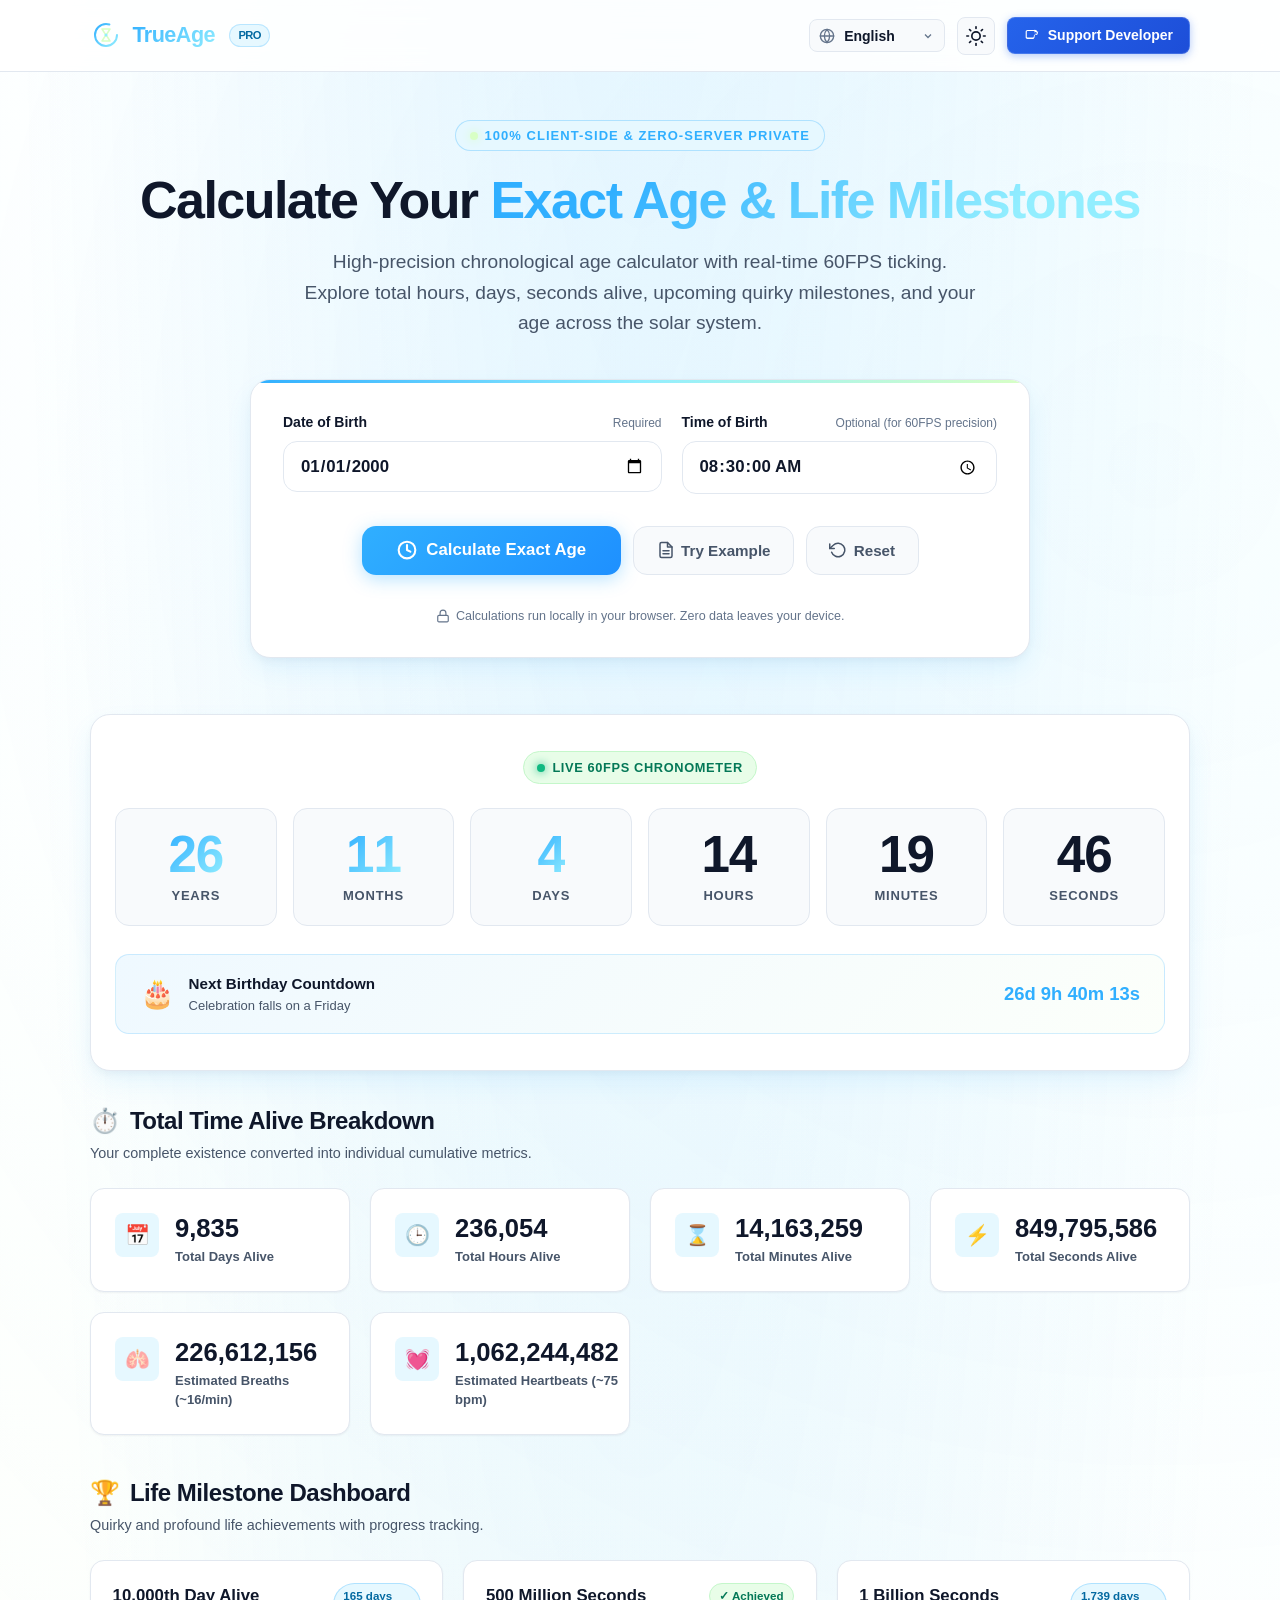
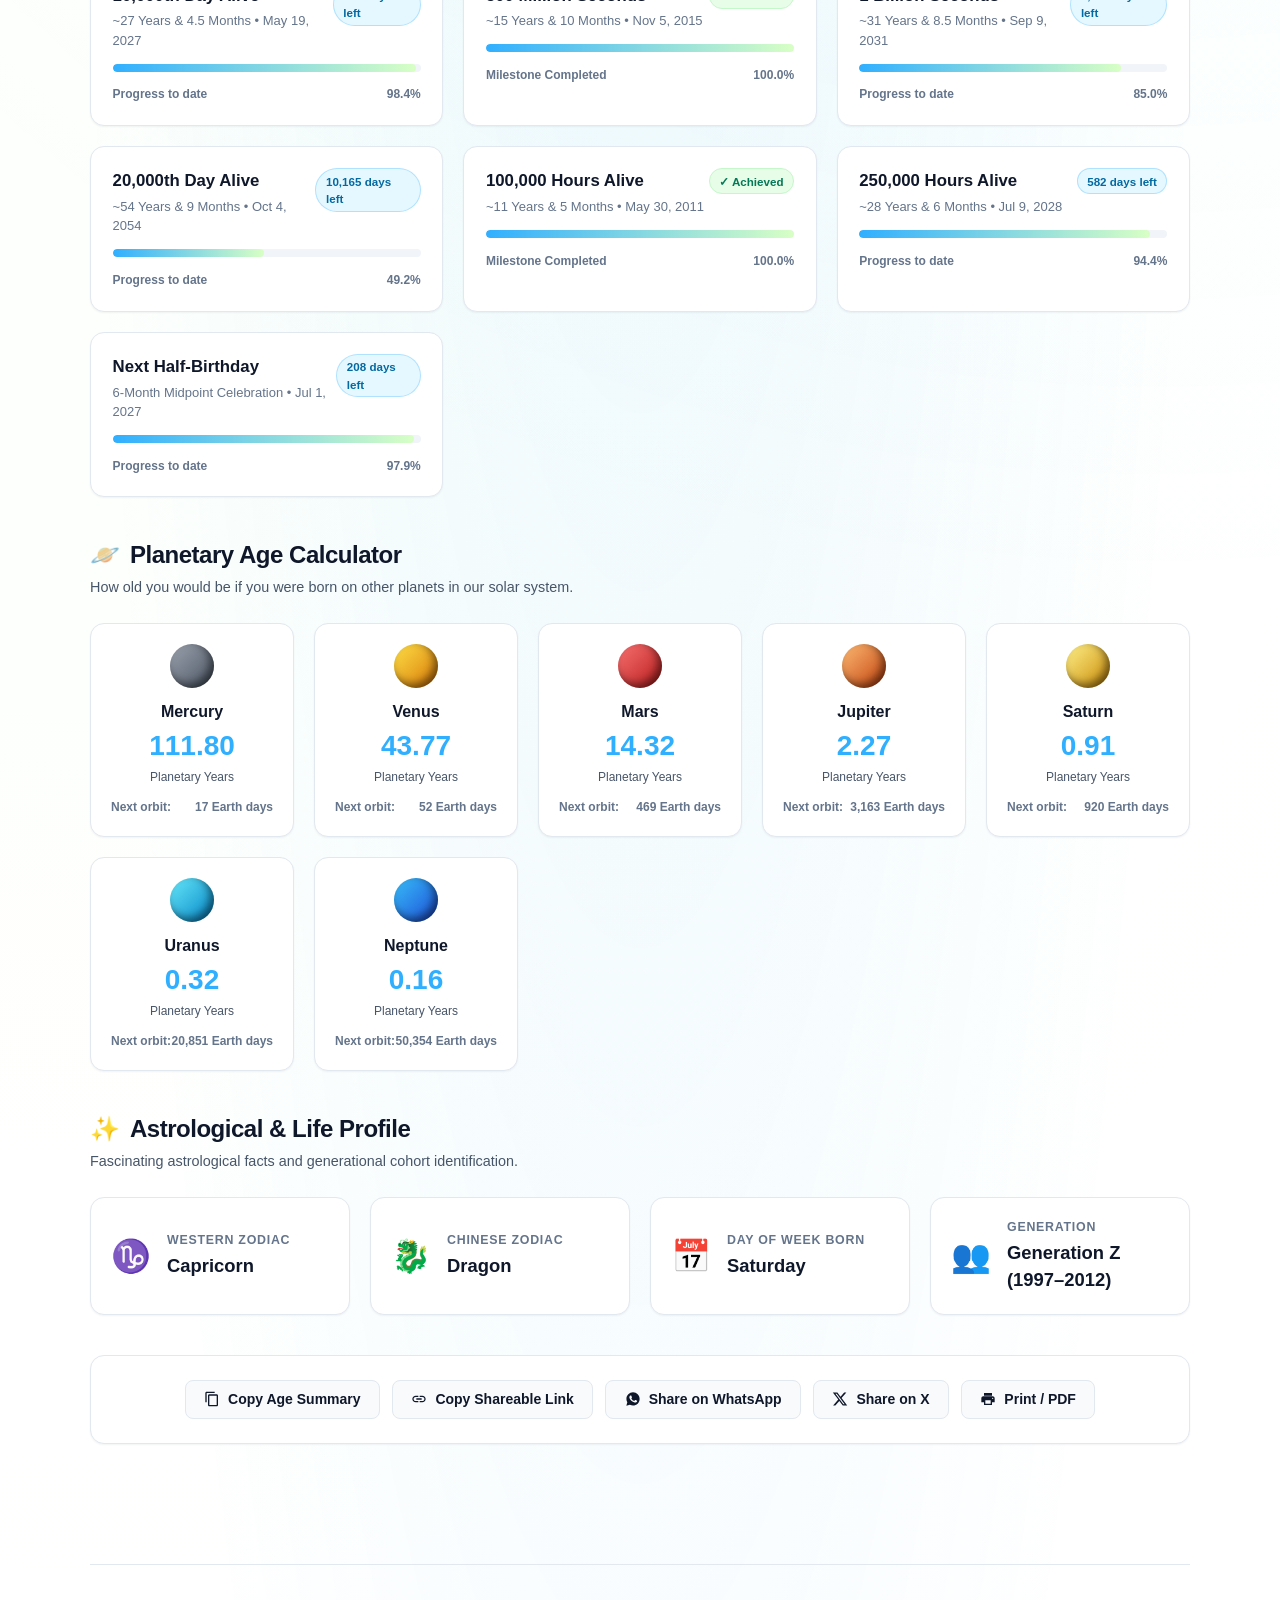
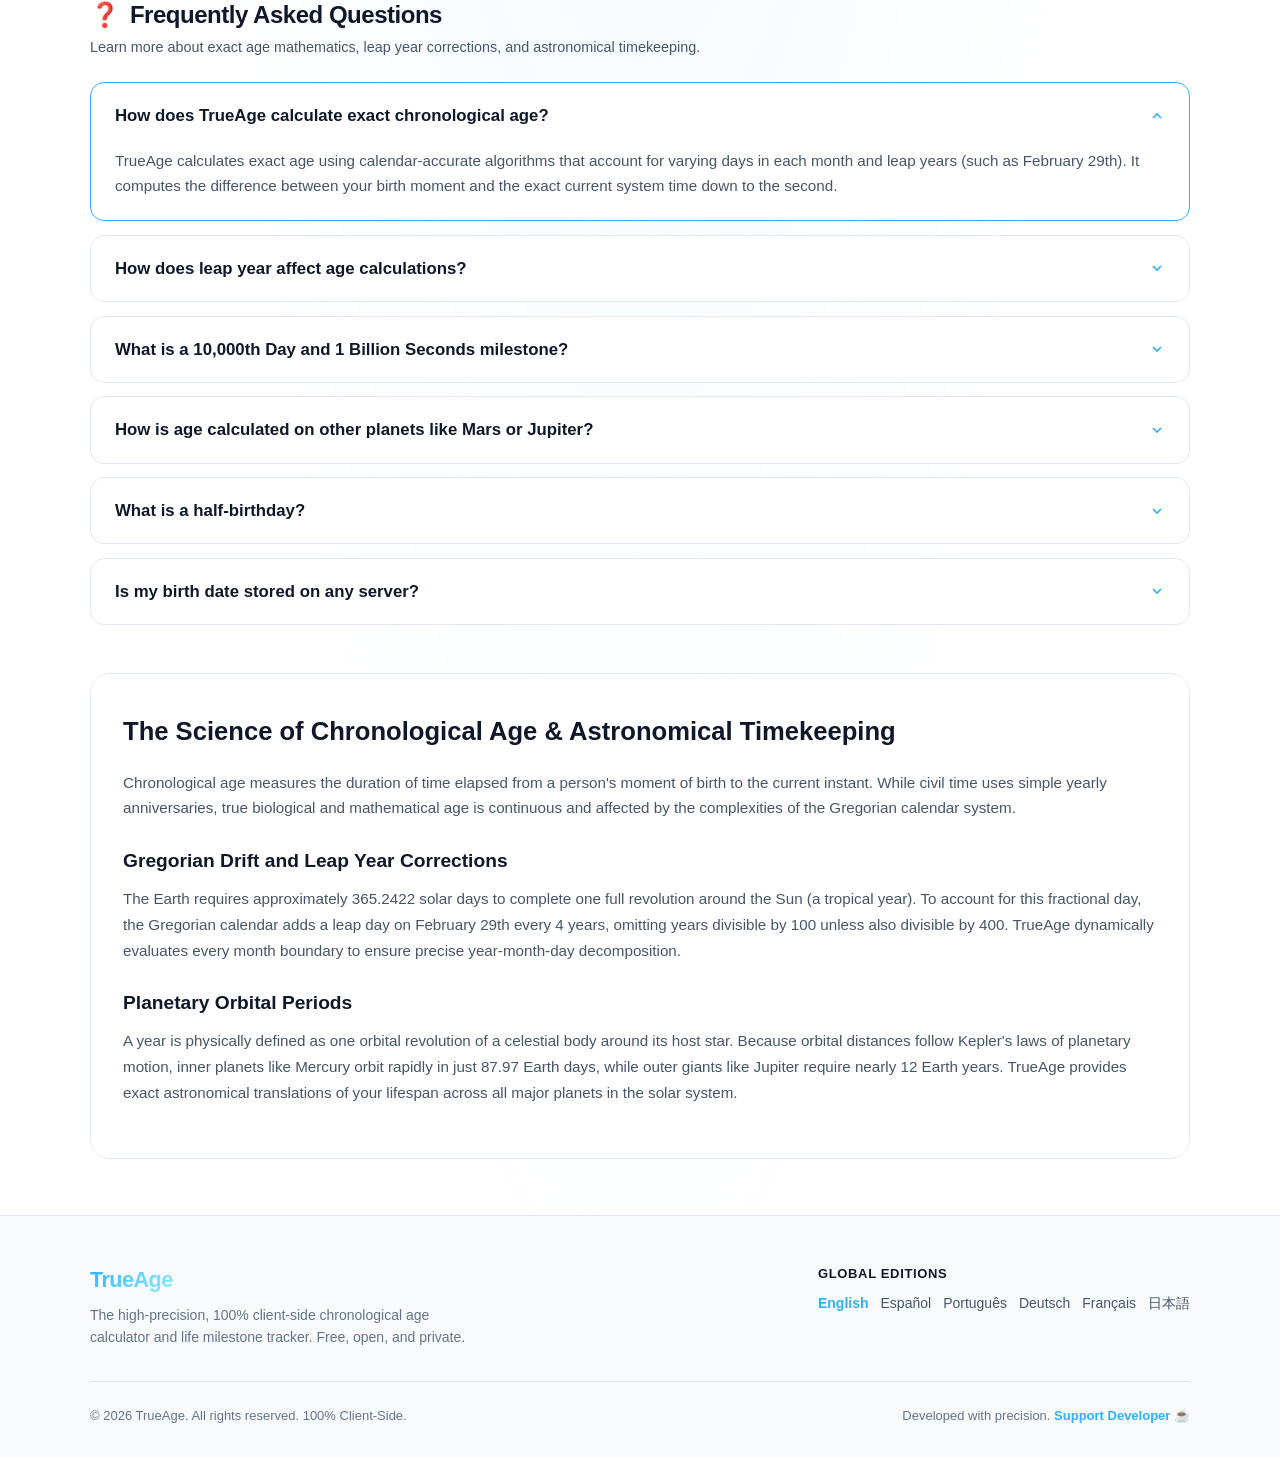
==== commit 8aed38d5: "seo" ====
--- a/index.html
+++ b/index.html
@@ -101,7 +101,7 @@
   }
   </script>
 
-  <!-- JSON-LD Structured Data: SoftwareApplication & WebApplication (with AggregateRating) -->
+  <!-- JSON-LD Structured Data: SoftwareApplication & WebApplication -->
   <script type="application/ld+json" id="schema-webapp">
   {
     "@context": "https://schema.org",
@@ -115,13 +115,6 @@
     "softwareVersion": "1.0.0",
     "image": "https://res.cloudinary.com/dpx6w78bt/image/upload/f_auto/q_auto/v1786342039/Online_Tool_rc1ybr.png",
     "screenshot": "https://res.cloudinary.com/dpx6w78bt/image/upload/f_auto/q_auto/v1786342039/Online_Tool_rc1ybr.png",
-    "aggregateRating": {
-      "@type": "AggregateRating",
-      "ratingValue": "4.9",
-      "ratingCount": "1280",
-      "bestRating": "5",
-      "worstRating": "1"
-    },
     "offers": {
       "@type": "Offer",
       "price": "0",
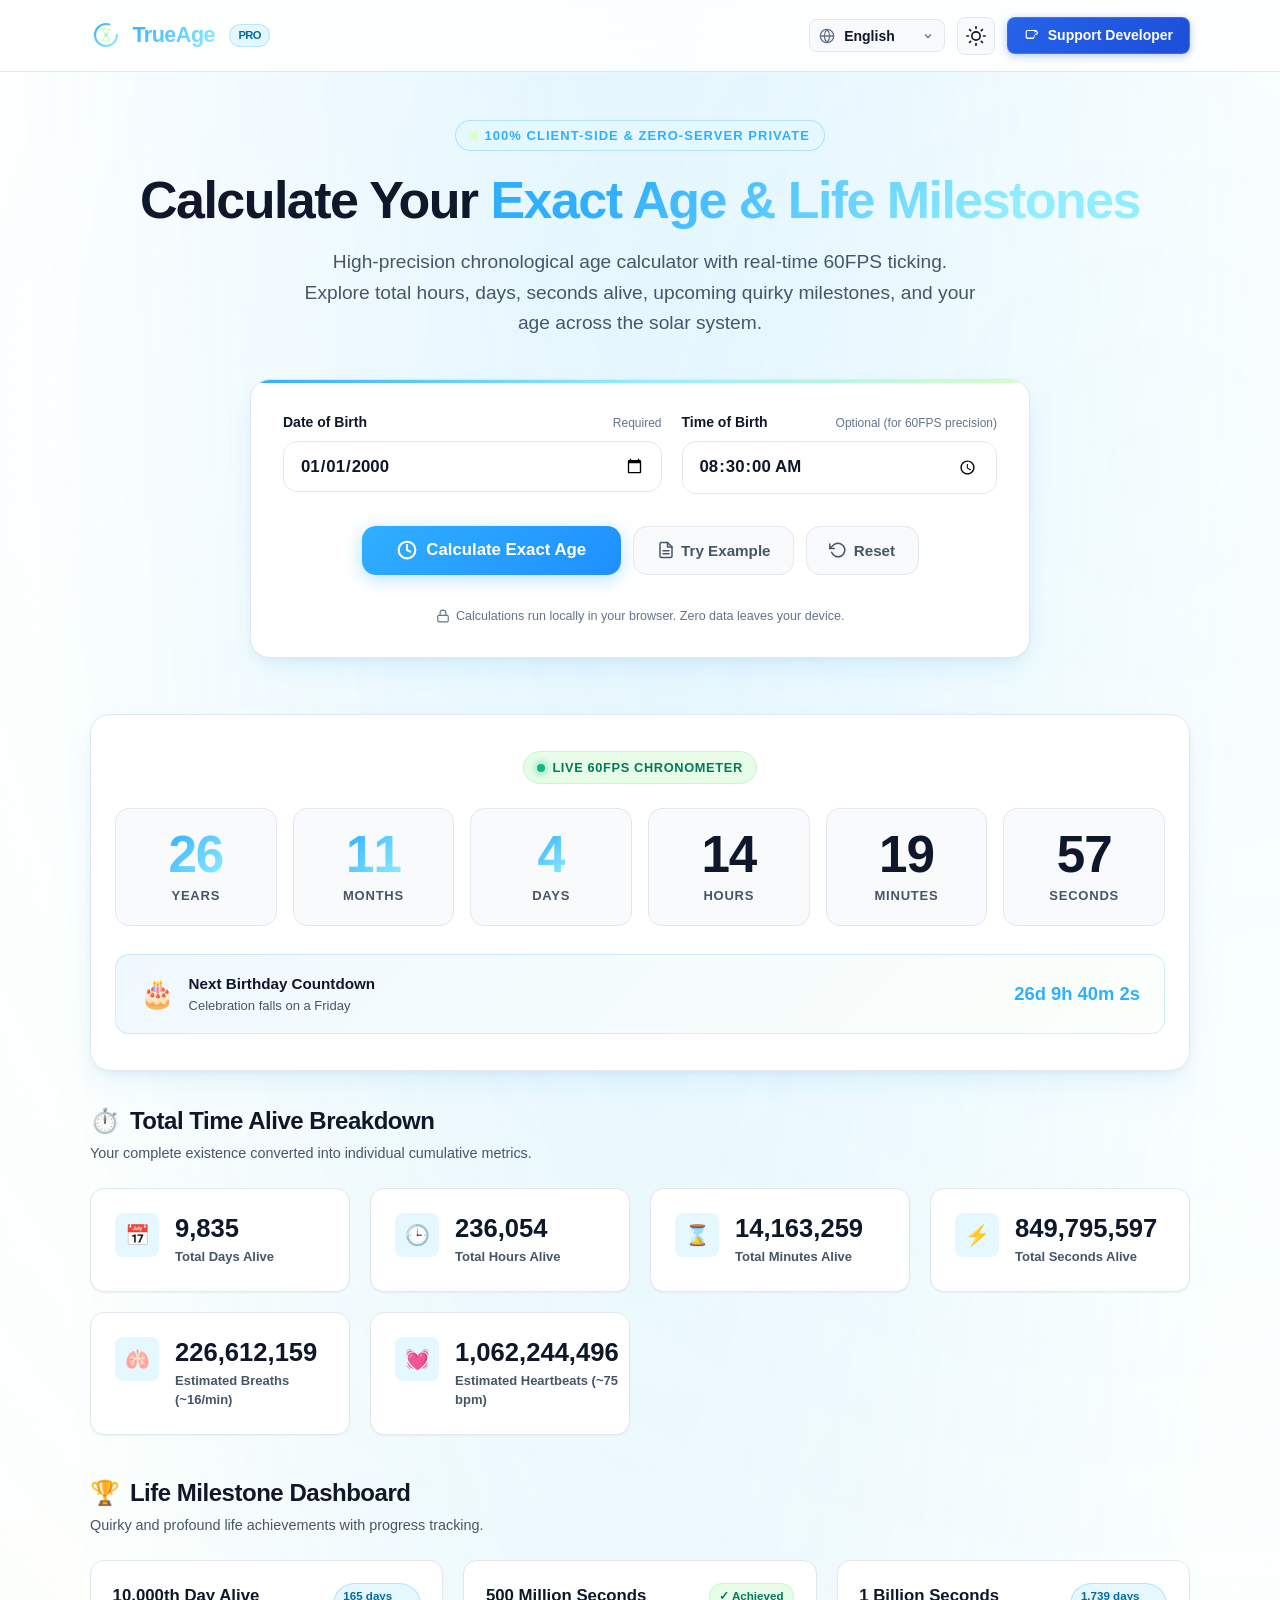
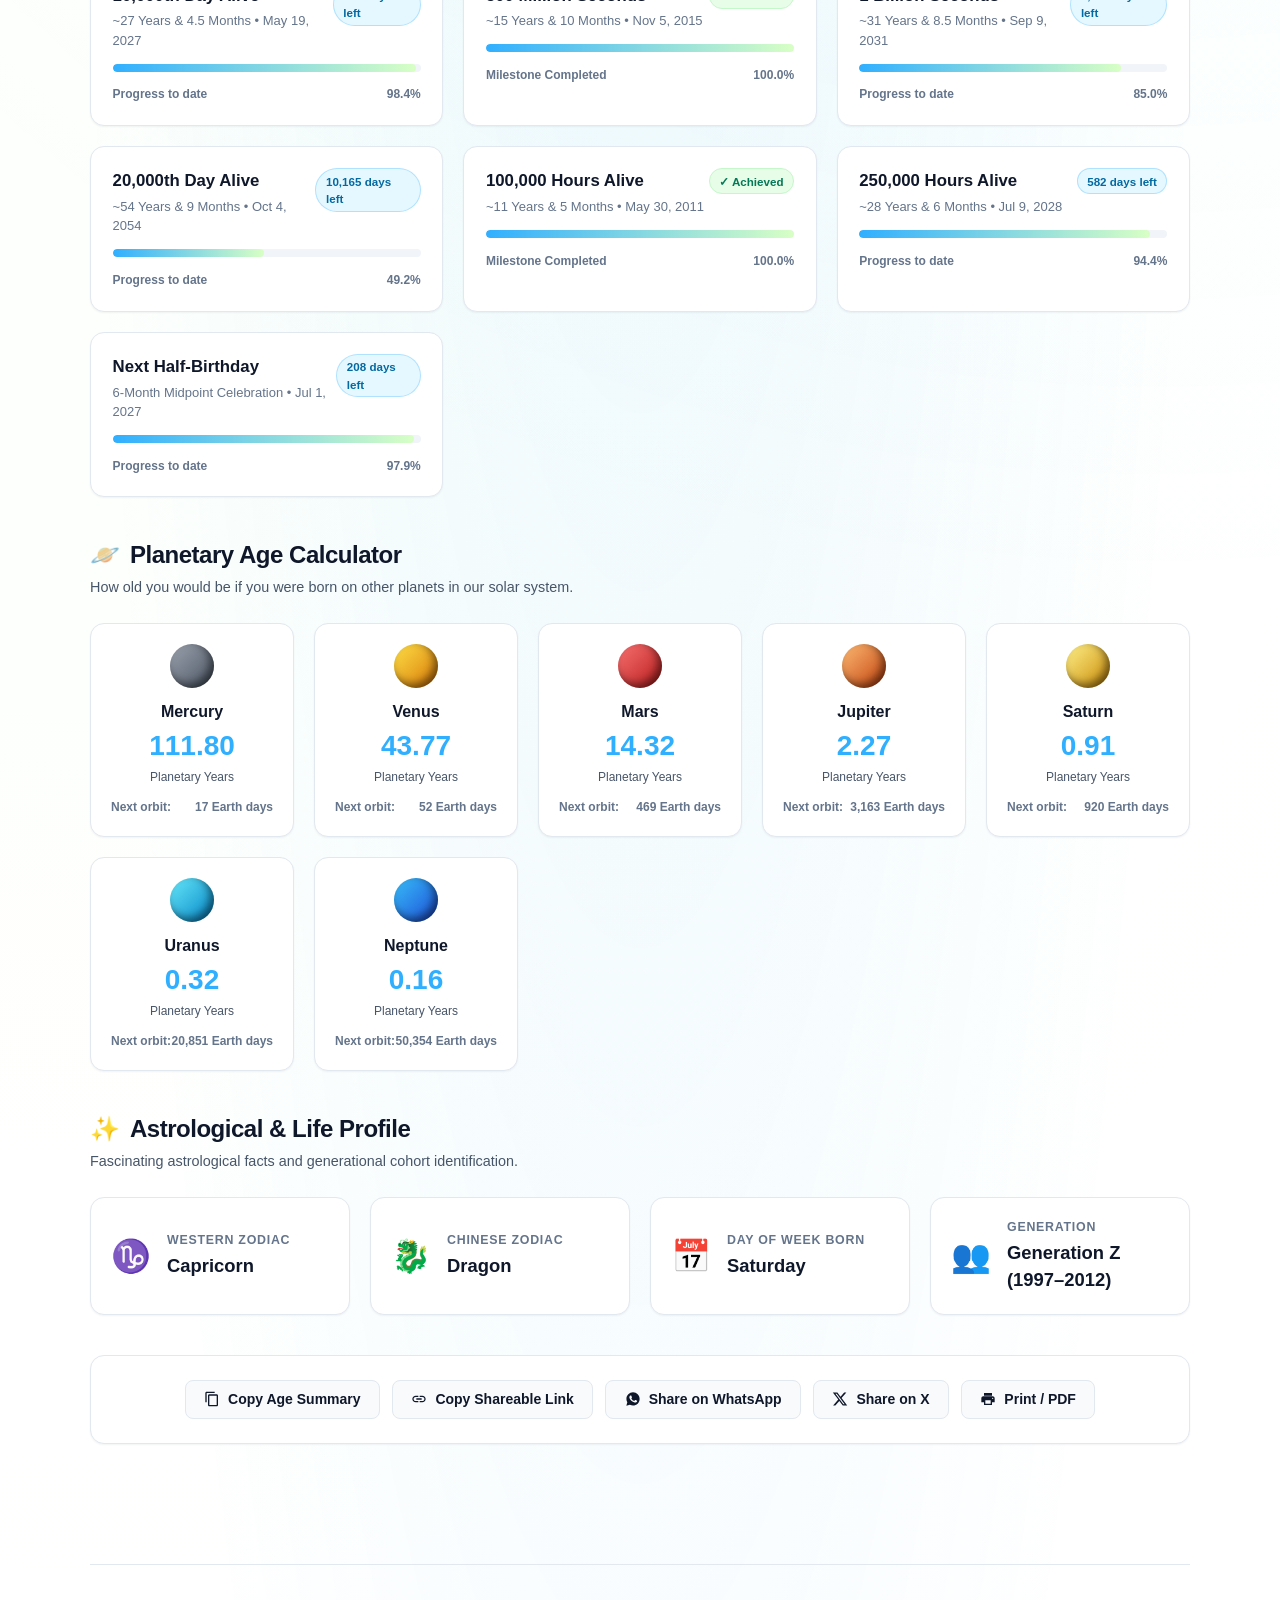
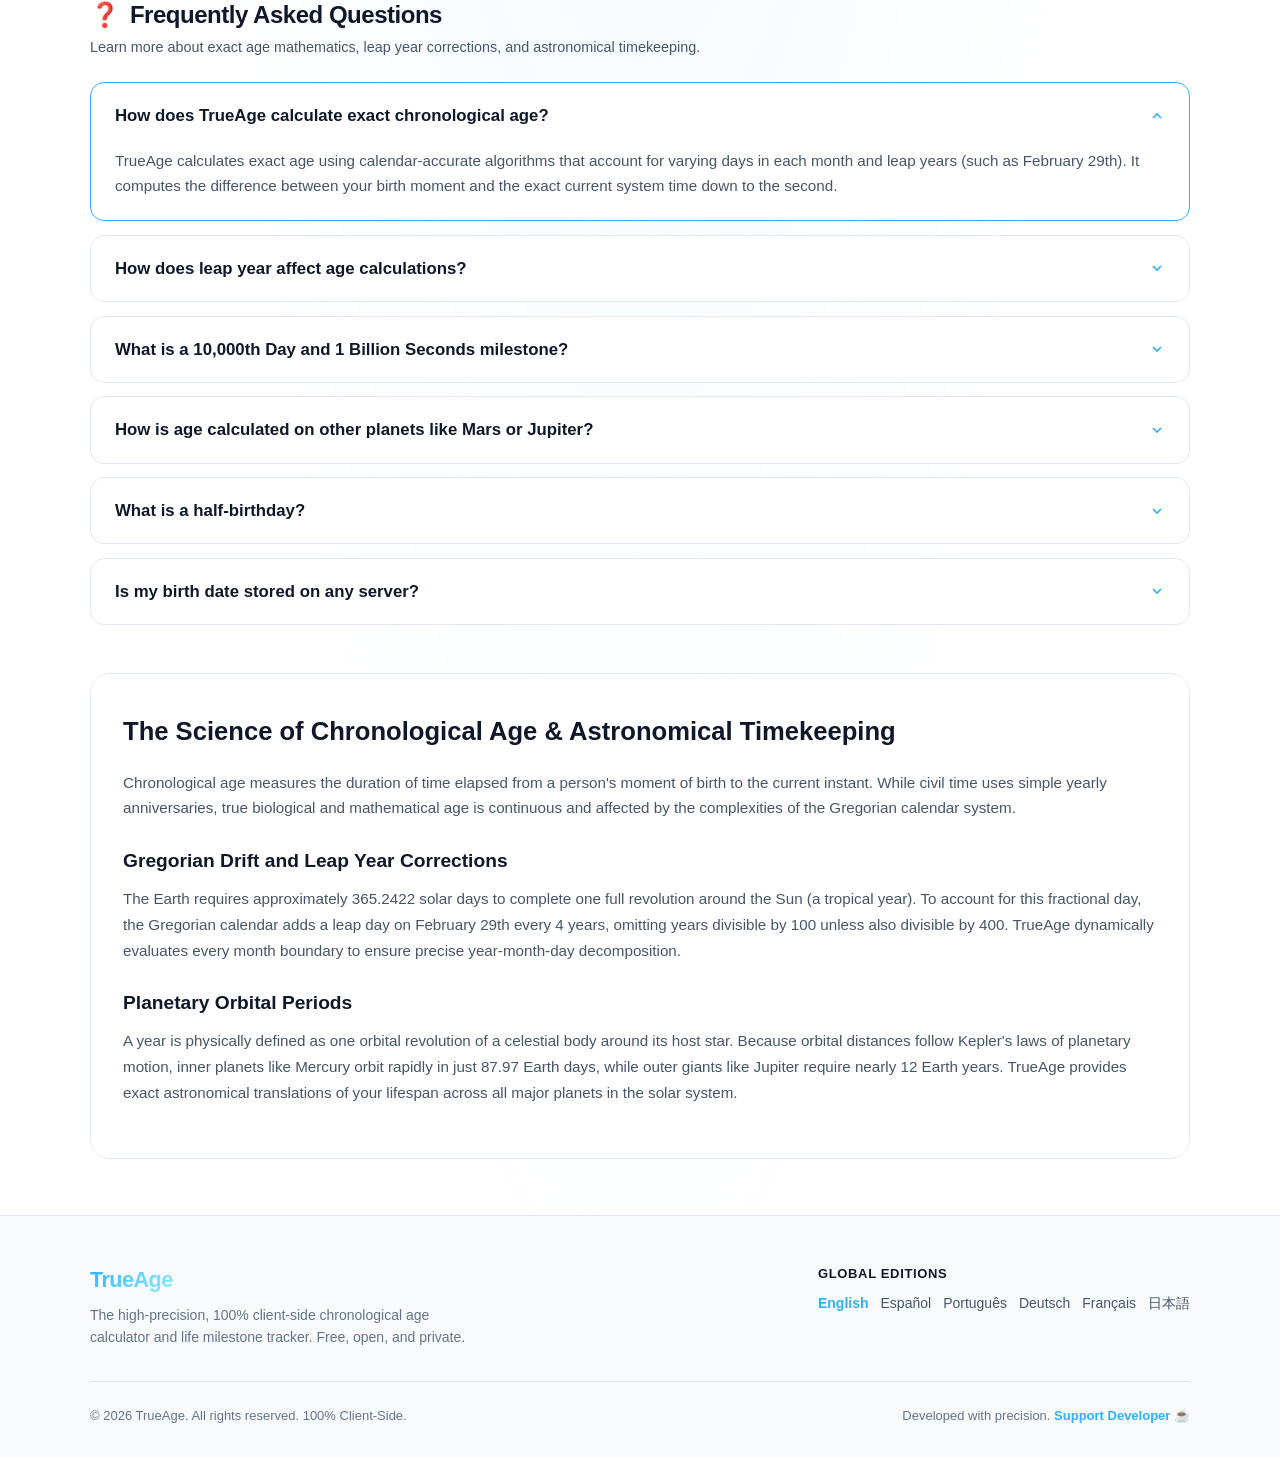
==== commit 01ba74a9: "seo" ====
--- a/index.html
+++ b/index.html
@@ -84,6 +84,17 @@
 
   <!-- Stylesheet -->
   <link rel="stylesheet" href="style.css">
+
+  <!-- JSON-LD Structured Data: WebSite (Site Name Definition for Google SERP) -->
+  <script type="application/ld+json" id="schema-website">
+  {
+    "@context": "https://schema.org",
+    "@type": "WebSite",
+    "name": "TrueAge",
+    "alternateName": ["True Age Calculator", "ExactAge"],
+    "url": "https://trueage.github.io/"
+  }
+  </script>
 
   <!-- JSON-LD Structured Data: BreadcrumbList (Hierarchy Signal for Search Engines) -->
   <script type="application/ld+json" id="schema-breadcrumb">
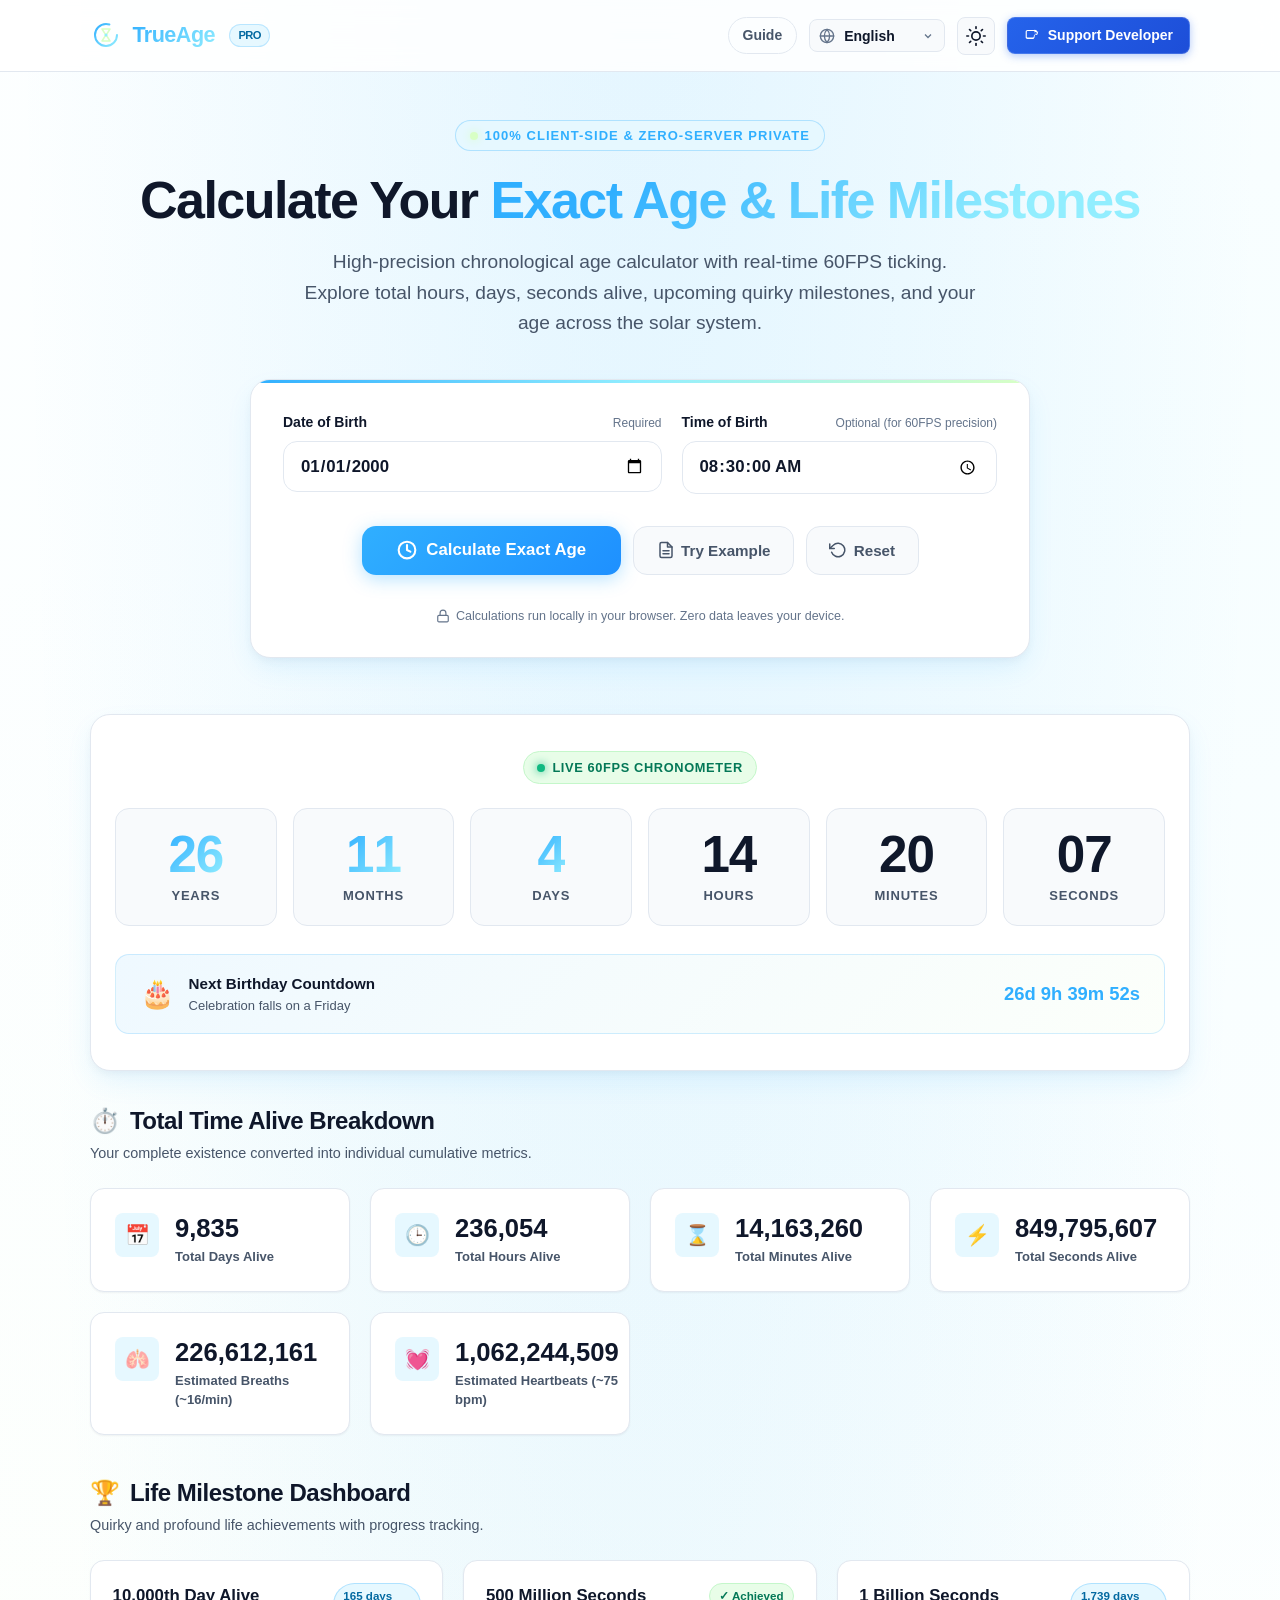
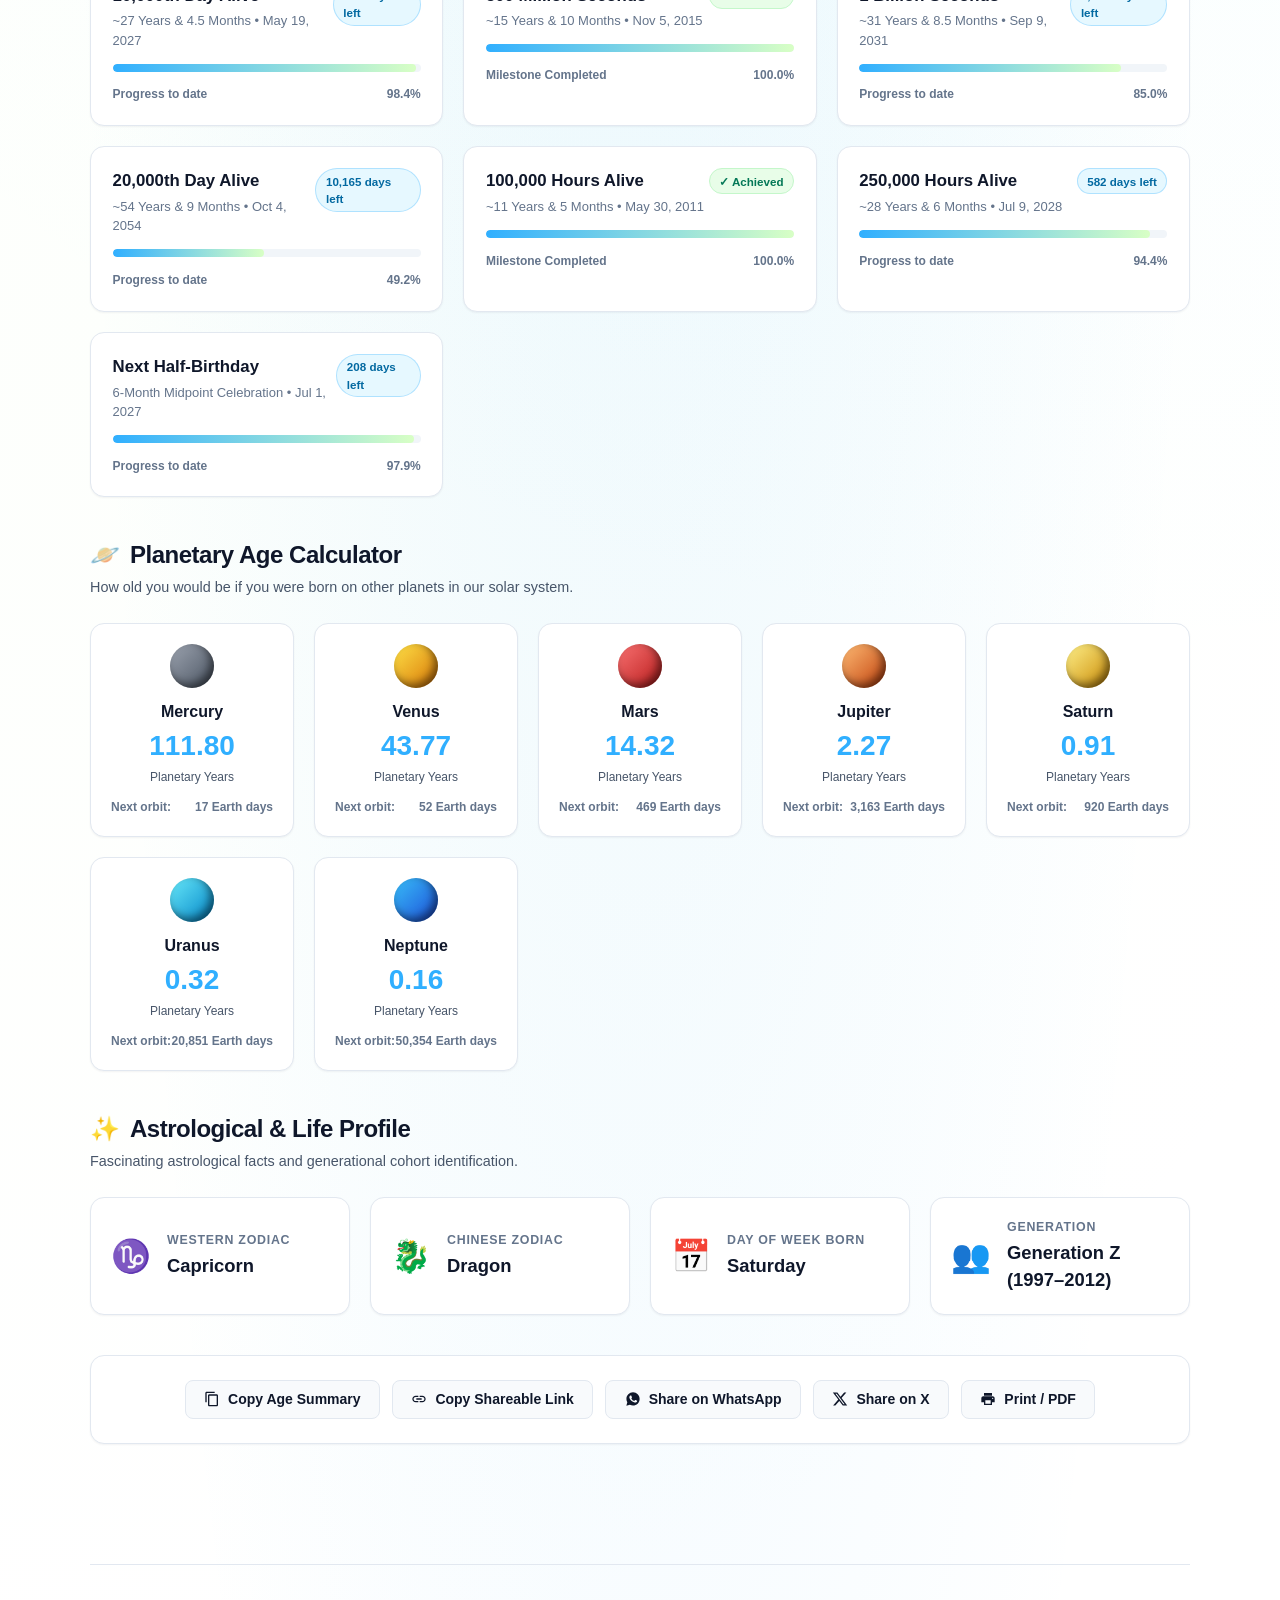
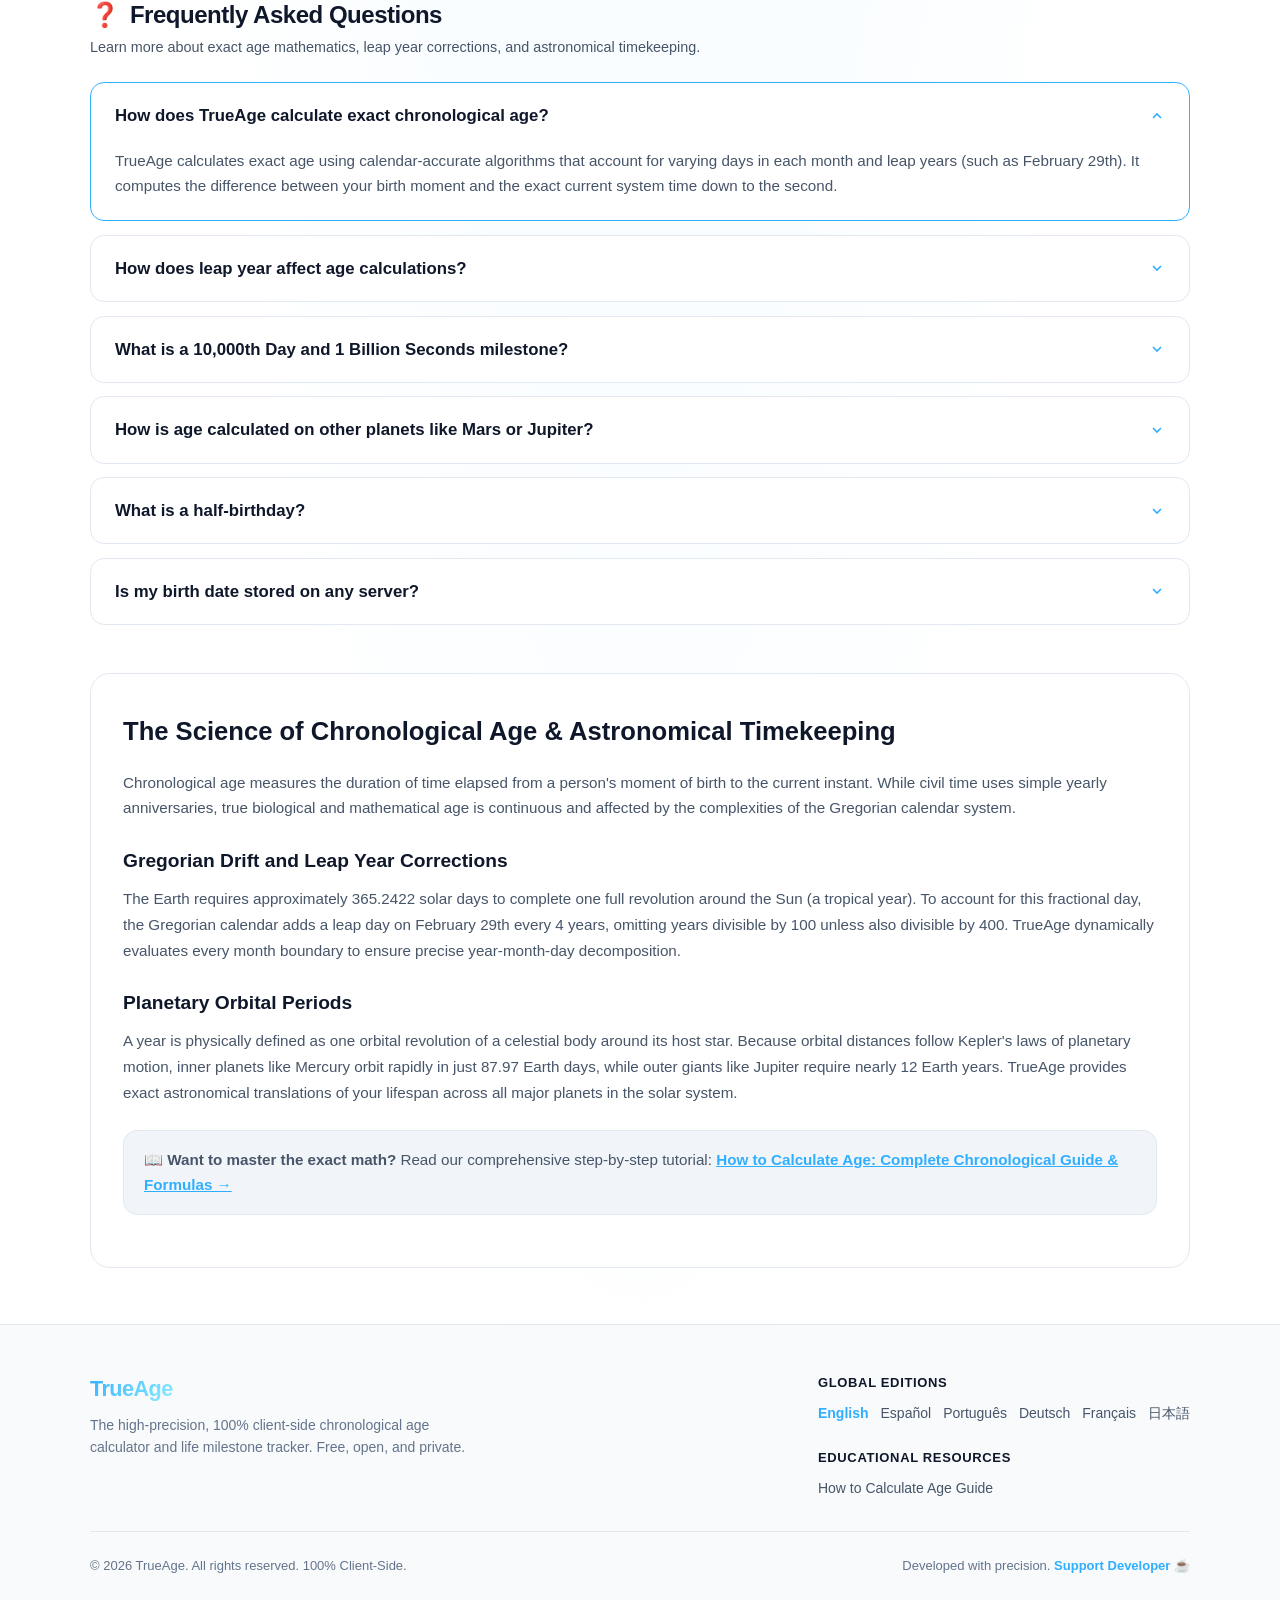
==== commit 4e1be92e: "seo" ====
--- a/index.html
+++ b/index.html
@@ -220,6 +220,9 @@
       </a>
 
       <div class="nav-actions">
+        <!-- Educational Guide Link -->
+        <a href="./how-to-calculate-age/" class="nav-guide-link" title="How to Calculate Age Guide">Guide</a>
+
         <!-- Language Selector Dropdown -->
         <div class="lang-dropdown-wrapper" title="Change Language">
           <svg class="lang-globe-icon" viewBox="0 0 24 24" fill="none" stroke="currentColor" stroke-width="2" stroke-linecap="round" stroke-linejoin="round">
@@ -654,6 +657,11 @@
 
         <h3 data-i18n="art_h2_2">Planetary Orbital Periods</h3>
         <p data-i18n="art_p3">A year is physically defined as one orbital revolution of a celestial body around its host star. Because orbital distances follow Kepler's laws of planetary motion, inner planets like Mercury orbit rapidly in just 87.97 Earth days, while outer giants like Jupiter require nearly 12 Earth years. TrueAge provides exact astronomical translations of your lifespan across all major planets in the solar system.</p>
+
+        <p style="margin-top:1.5rem; padding: 1rem 1.25rem; background: var(--bg-card-alt); border-radius: var(--radius-md); border: 1px solid var(--border-light);">
+          📖 <strong>Want to master the exact math?</strong> Read our comprehensive step-by-step tutorial: 
+          <a href="./how-to-calculate-age/" style="color:var(--brand-primary); font-weight:750; text-decoration:underline;">How to Calculate Age: Complete Chronological Guide &amp; Formulas →</a>
+        </p>
       </article>
     </section>
 
@@ -680,6 +688,10 @@
             <a href="./fr/" class="locale-link">Français</a>
             <a href="./ja/" class="locale-link">日本語</a>
           </div>
+          <div class="locale-title" style="margin-top:0.85rem;">Educational Resources</div>
+          <div class="locale-links">
+            <a href="./how-to-calculate-age/" class="locale-link">How to Calculate Age Guide</a>
+          </div>
         </div>
       </div>
 
--- a/style.css
+++ b/style.css
@@ -234,6 +234,31 @@
   display: flex;
   align-items: center;
   gap: 0.75rem;
+}
+
+.nav-guide-link {
+  display: inline-flex;
+  align-items: center;
+  font-size: 0.875rem;
+  font-weight: 700;
+  color: var(--text-secondary);
+  padding: 0.45rem 0.85rem;
+  border-radius: var(--radius-pill);
+  border: 1px solid var(--border-light);
+  transition: all var(--transition-fast);
+  text-decoration: none;
+}
+
+.nav-guide-link:hover {
+  color: var(--brand-primary);
+  border-color: var(--brand-primary);
+  background-color: var(--badge-bg);
+}
+
+@media (max-width: 520px) {
+  .nav-guide-link {
+    display: none;
+  }
 }
 
 /* Language Selector Dropdown */
@@ -1335,7 +1360,391 @@
 }
 
 /* --------------------------------------------------------------------------
-   14. Print Stylesheet
+   14. Educational Article & Guide Styles (/how-to-calculate-age/)
+   -------------------------------------------------------------------------- */
+.article-container {
+  max-width: 860px;
+  margin: 0 auto;
+  padding: 2.5rem 1.25rem 4rem;
+}
+
+.breadcrumb-nav {
+  display: flex;
+  align-items: center;
+  gap: 0.5rem;
+  font-size: 0.8125rem;
+  color: var(--text-muted);
+  margin-bottom: 1.5rem;
+  flex-wrap: wrap;
+}
+
+.breadcrumb-nav a {
+  color: var(--text-secondary);
+  transition: color var(--transition-fast);
+}
+
+.breadcrumb-nav a:hover {
+  color: var(--brand-primary);
+}
+
+.breadcrumb-separator {
+  color: var(--border-light);
+}
+
+.article-hero {
+  margin-bottom: 2.5rem;
+  border-bottom: 1px solid var(--border-light);
+  padding-bottom: 2rem;
+}
+
+.article-badge-row {
+  display: flex;
+  align-items: center;
+  gap: 0.75rem;
+  margin-bottom: 1rem;
+  flex-wrap: wrap;
+}
+
+.article-category-badge {
+  font-size: 0.75rem;
+  font-weight: 800;
+  text-transform: uppercase;
+  letter-spacing: 0.05em;
+  padding: 0.25rem 0.75rem;
+  background-color: var(--badge-bg);
+  color: var(--brand-primary);
+  border-radius: var(--radius-pill);
+}
+
+.article-read-time {
+  font-size: 0.8125rem;
+  color: var(--text-muted);
+}
+
+.article-title {
+  font-size: clamp(2rem, 4vw, 2.85rem);
+  font-weight: 800;
+  letter-spacing: -0.03em;
+  line-height: 1.18;
+  color: var(--text-primary);
+  margin-bottom: 1rem;
+}
+
+.article-subtitle {
+  font-size: 1.15rem;
+  line-height: 1.6;
+  color: var(--text-secondary);
+  margin-bottom: 1.5rem;
+}
+
+.article-meta-bar {
+  display: flex;
+  align-items: center;
+  justify-content: space-between;
+  gap: 1rem;
+  font-size: 0.85rem;
+  color: var(--text-muted);
+  flex-wrap: wrap;
+}
+
+.article-author {
+  display: flex;
+  align-items: center;
+  gap: 0.6rem;
+  font-weight: 600;
+  color: var(--text-primary);
+}
+
+.author-avatar {
+  width: 32px;
+  height: 32px;
+  border-radius: 50%;
+  background: linear-gradient(135deg, var(--brand-primary), var(--brand-mint));
+  display: flex;
+  align-items: center;
+  justify-content: center;
+  color: #000;
+  font-weight: 800;
+  font-size: 0.85rem;
+}
+
+/* Article Prose Typography */
+.article-body {
+  font-size: 1.05rem;
+  line-height: 1.78;
+  color: var(--text-secondary);
+}
+
+.article-body p {
+  margin-bottom: 1.35rem;
+}
+
+.article-body strong {
+  color: var(--text-primary);
+  font-weight: 700;
+}
+
+.article-body h2 {
+  font-size: clamp(1.4rem, 2.5vw, 1.85rem);
+  font-weight: 800;
+  letter-spacing: -0.02em;
+  color: var(--text-primary);
+  margin-top: 2.75rem;
+  margin-bottom: 1rem;
+  padding-bottom: 0.5rem;
+  border-bottom: 1px solid var(--border-light);
+}
+
+.article-body h3 {
+  font-size: 1.25rem;
+  font-weight: 750;
+  color: var(--text-primary);
+  margin-top: 2rem;
+  margin-bottom: 0.75rem;
+}
+
+.article-body ul, .article-body ol {
+  margin-bottom: 1.5rem;
+  padding-left: 1.5rem;
+}
+
+.article-body li {
+  margin-bottom: 0.6rem;
+}
+
+/* Callout Boxes */
+.article-callout {
+  background-color: var(--bg-card);
+  border: 1px solid var(--border-light);
+  border-left: 4px solid var(--brand-primary);
+  border-radius: var(--radius-md);
+  padding: 1.25rem 1.5rem;
+  margin: 1.75rem 0;
+  box-shadow: var(--shadow-sm);
+}
+
+.article-callout.tip {
+  border-left-color: var(--brand-mint);
+}
+
+.article-callout.warning {
+  border-left-color: #F59E0B;
+}
+
+.callout-title {
+  display: flex;
+  align-items: center;
+  gap: 0.5rem;
+  font-weight: 750;
+  color: var(--text-primary);
+  margin-bottom: 0.5rem;
+  font-size: 1rem;
+}
+
+.callout-body {
+  font-size: 0.95rem;
+  line-height: 1.65;
+  color: var(--text-secondary);
+}
+
+.callout-body p:last-child {
+  margin-bottom: 0;
+}
+
+/* Step-by-Step Card Flow */
+.steps-container {
+  display: flex;
+  flex-direction: column;
+  gap: 1.25rem;
+  margin: 2rem 0;
+}
+
+.step-card {
+  background-color: var(--bg-card);
+  border: 1px solid var(--border-light);
+  border-radius: var(--radius-lg);
+  padding: 1.5rem;
+  box-shadow: var(--shadow-sm);
+  transition: transform var(--transition-fast), border-color var(--transition-fast);
+}
+
+.step-card:hover {
+  border-color: rgba(48, 175, 255, 0.4);
+}
+
+.step-card-header {
+  display: flex;
+  align-items: center;
+  gap: 1rem;
+  margin-bottom: 0.85rem;
+}
+
+.step-number {
+  display: flex;
+  align-items: center;
+  justify-content: center;
+  width: 36px;
+  height: 36px;
+  border-radius: 50%;
+  background: linear-gradient(135deg, var(--brand-primary), var(--brand-cyan));
+  color: #000;
+  font-weight: 800;
+  font-size: 1rem;
+  flex-shrink: 0;
+}
+
+.step-card-title {
+  font-size: 1.15rem;
+  font-weight: 800;
+  color: var(--text-primary);
+  margin: 0;
+}
+
+.step-card-content {
+  font-size: 0.95rem;
+  line-height: 1.65;
+  color: var(--text-secondary);
+  padding-left: 3.25rem;
+}
+
+@media (max-width: 640px) {
+  .step-card-content {
+    padding-left: 0;
+  }
+}
+
+/* Math & Arithmetic Visual Box */
+.math-diagram-box {
+  background: var(--bg-card-alt);
+  border: 1px dashed var(--border-focus);
+  border-radius: var(--radius-md);
+  padding: 1.25rem 1.5rem;
+  font-family: ui-monospace, SFMono-Regular, Menlo, Monaco, Consolas, monospace;
+  font-size: 0.95rem;
+  line-height: 1.6;
+  margin: 1.25rem 0;
+  color: var(--text-primary);
+  overflow-x: auto;
+}
+
+/* Code Blocks */
+.code-container {
+  background-color: #0D1117;
+  border: 1px solid rgba(255, 255, 255, 0.1);
+  border-radius: var(--radius-md);
+  margin: 1.5rem 0;
+  overflow: hidden;
+  box-shadow: var(--shadow-md);
+}
+
+.code-header {
+  display: flex;
+  align-items: center;
+  justify-content: space-between;
+  padding: 0.6rem 1rem;
+  background-color: #161B22;
+  border-bottom: 1px solid rgba(255, 255, 255, 0.08);
+  font-size: 0.78rem;
+  font-weight: 700;
+  color: #8B949E;
+  text-transform: uppercase;
+  letter-spacing: 0.05em;
+}
+
+.code-container pre {
+  margin: 0;
+  padding: 1.25rem 1.25rem;
+  overflow-x: auto;
+  font-family: ui-monospace, SFMono-Regular, Menlo, Monaco, Consolas, monospace;
+  font-size: 0.875rem;
+  line-height: 1.6;
+  color: #E6EDF3;
+}
+
+/* Responsive Table */
+.article-table-wrap {
+  width: 100%;
+  overflow-x: auto;
+  margin: 1.75rem 0;
+  border-radius: var(--radius-md);
+  border: 1px solid var(--border-light);
+}
+
+.article-table {
+  width: 100%;
+  border-collapse: collapse;
+  text-align: left;
+  font-size: 0.9rem;
+}
+
+.article-table th {
+  background-color: var(--bg-card-alt);
+  color: var(--text-primary);
+  font-weight: 700;
+  padding: 0.85rem 1rem;
+  border-bottom: 1px solid var(--border-light);
+}
+
+.article-table td {
+  padding: 0.75rem 1rem;
+  border-bottom: 1px solid var(--border-light);
+  color: var(--text-secondary);
+}
+
+.article-table tr:last-child td {
+  border-bottom: none;
+}
+
+.article-table tr:hover td {
+  background-color: rgba(48, 175, 255, 0.04);
+}
+
+/* Call to Action Banner */
+.article-cta-box {
+  background: linear-gradient(135deg, rgba(48, 175, 255, 0.12), rgba(146, 238, 255, 0.06));
+  border: 1px solid rgba(48, 175, 255, 0.35);
+  border-radius: var(--radius-xl);
+  padding: 2.25rem 2rem;
+  text-align: center;
+  margin: 3rem 0;
+  box-shadow: var(--shadow-glow);
+}
+
+.article-cta-title {
+  font-size: clamp(1.4rem, 3vw, 1.85rem);
+  font-weight: 800;
+  color: var(--text-primary);
+  margin-bottom: 0.75rem;
+}
+
+.article-cta-desc {
+  font-size: 1.05rem;
+  color: var(--text-secondary);
+  max-width: 580px;
+  margin: 0 auto 1.5rem;
+}
+
+.btn-cta-launch {
+  display: inline-flex;
+  align-items: center;
+  gap: 0.6rem;
+  padding: 0.85rem 2rem;
+  font-size: 1.05rem;
+  font-weight: 750;
+  color: #000;
+  background: linear-gradient(135deg, var(--brand-primary), var(--brand-cyan));
+  border-radius: var(--radius-pill);
+  box-shadow: 0 4px 16px rgba(48, 175, 255, 0.4);
+  transition: transform var(--transition-fast), box-shadow var(--transition-fast);
+}
+
+.btn-cta-launch:hover {
+  transform: translateY(-2px);
+  box-shadow: 0 6px 22px rgba(48, 175, 255, 0.6);
+}
+
+/* --------------------------------------------------------------------------
+   15. Print Stylesheet
    -------------------------------------------------------------------------- */
 @media print {
   .site-header, .calc-actions, .toolbar-section, .site-footer, .faq-list, .btn-support {
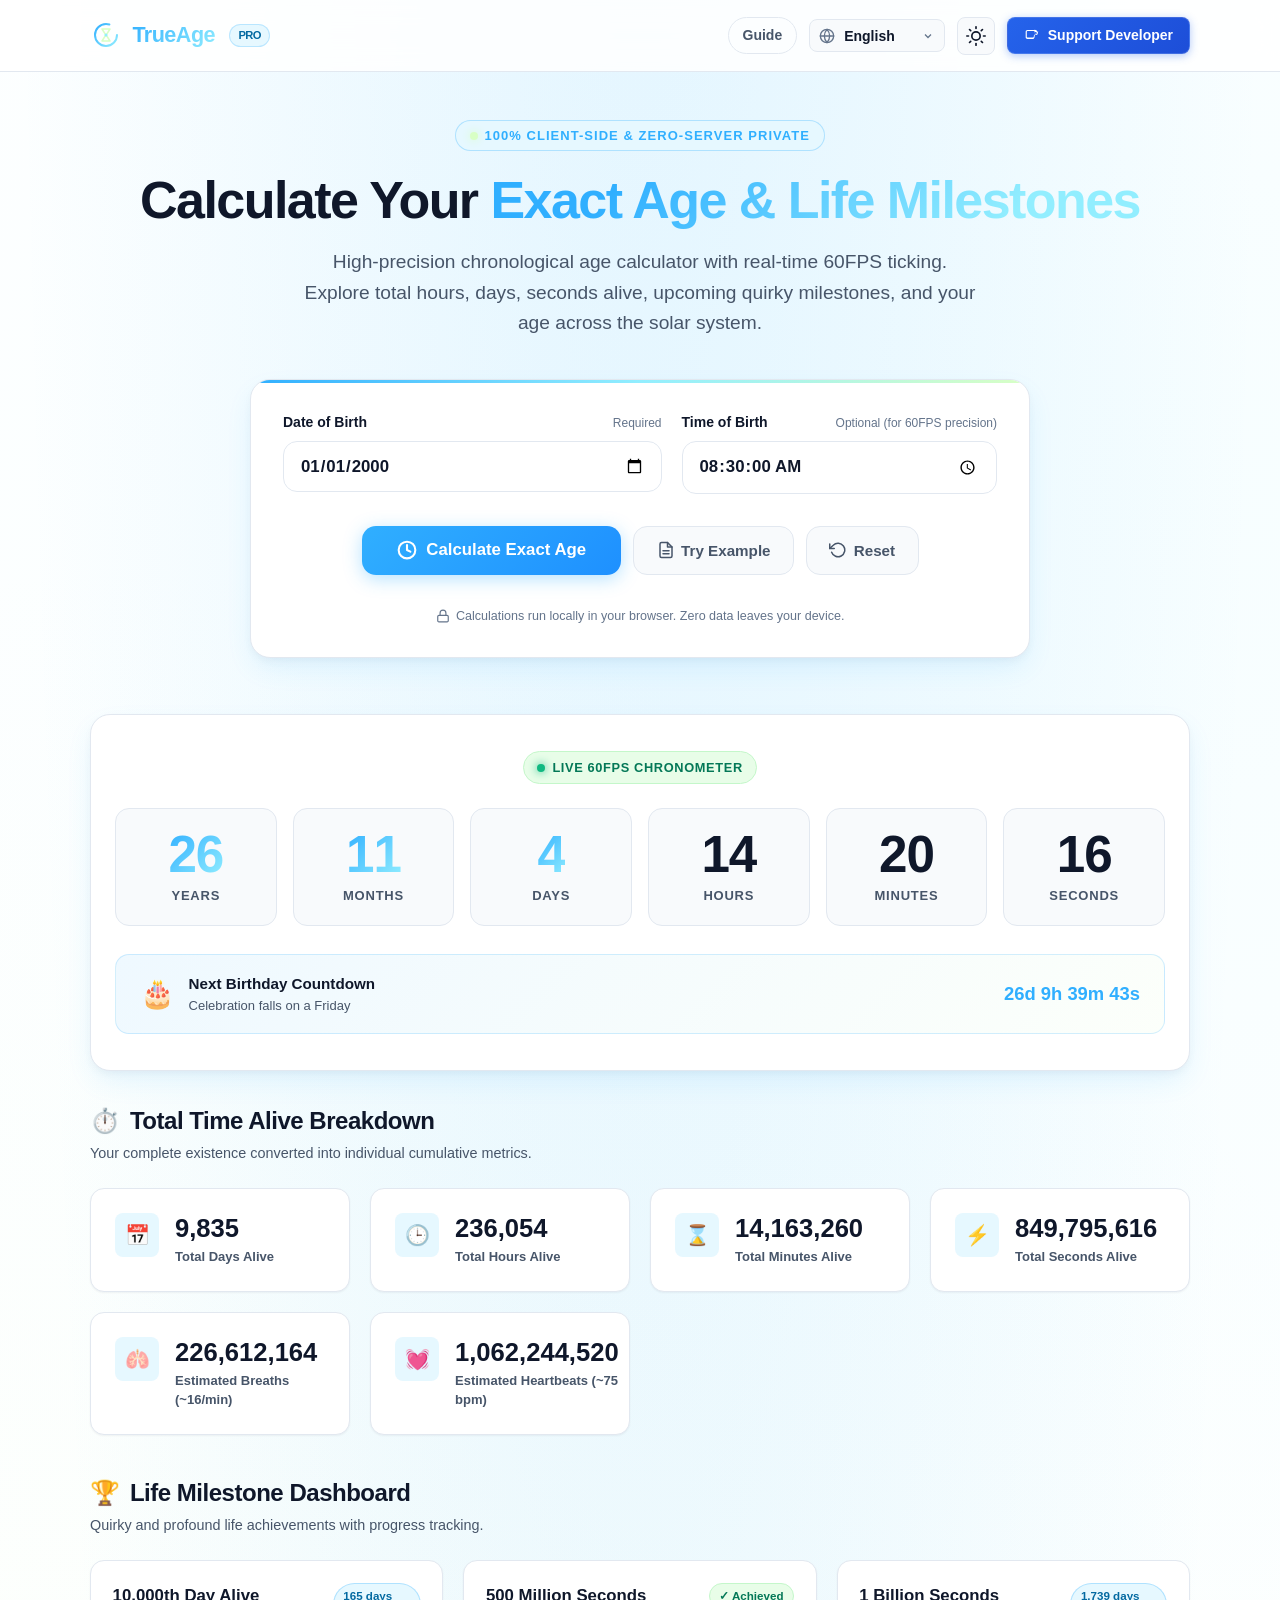
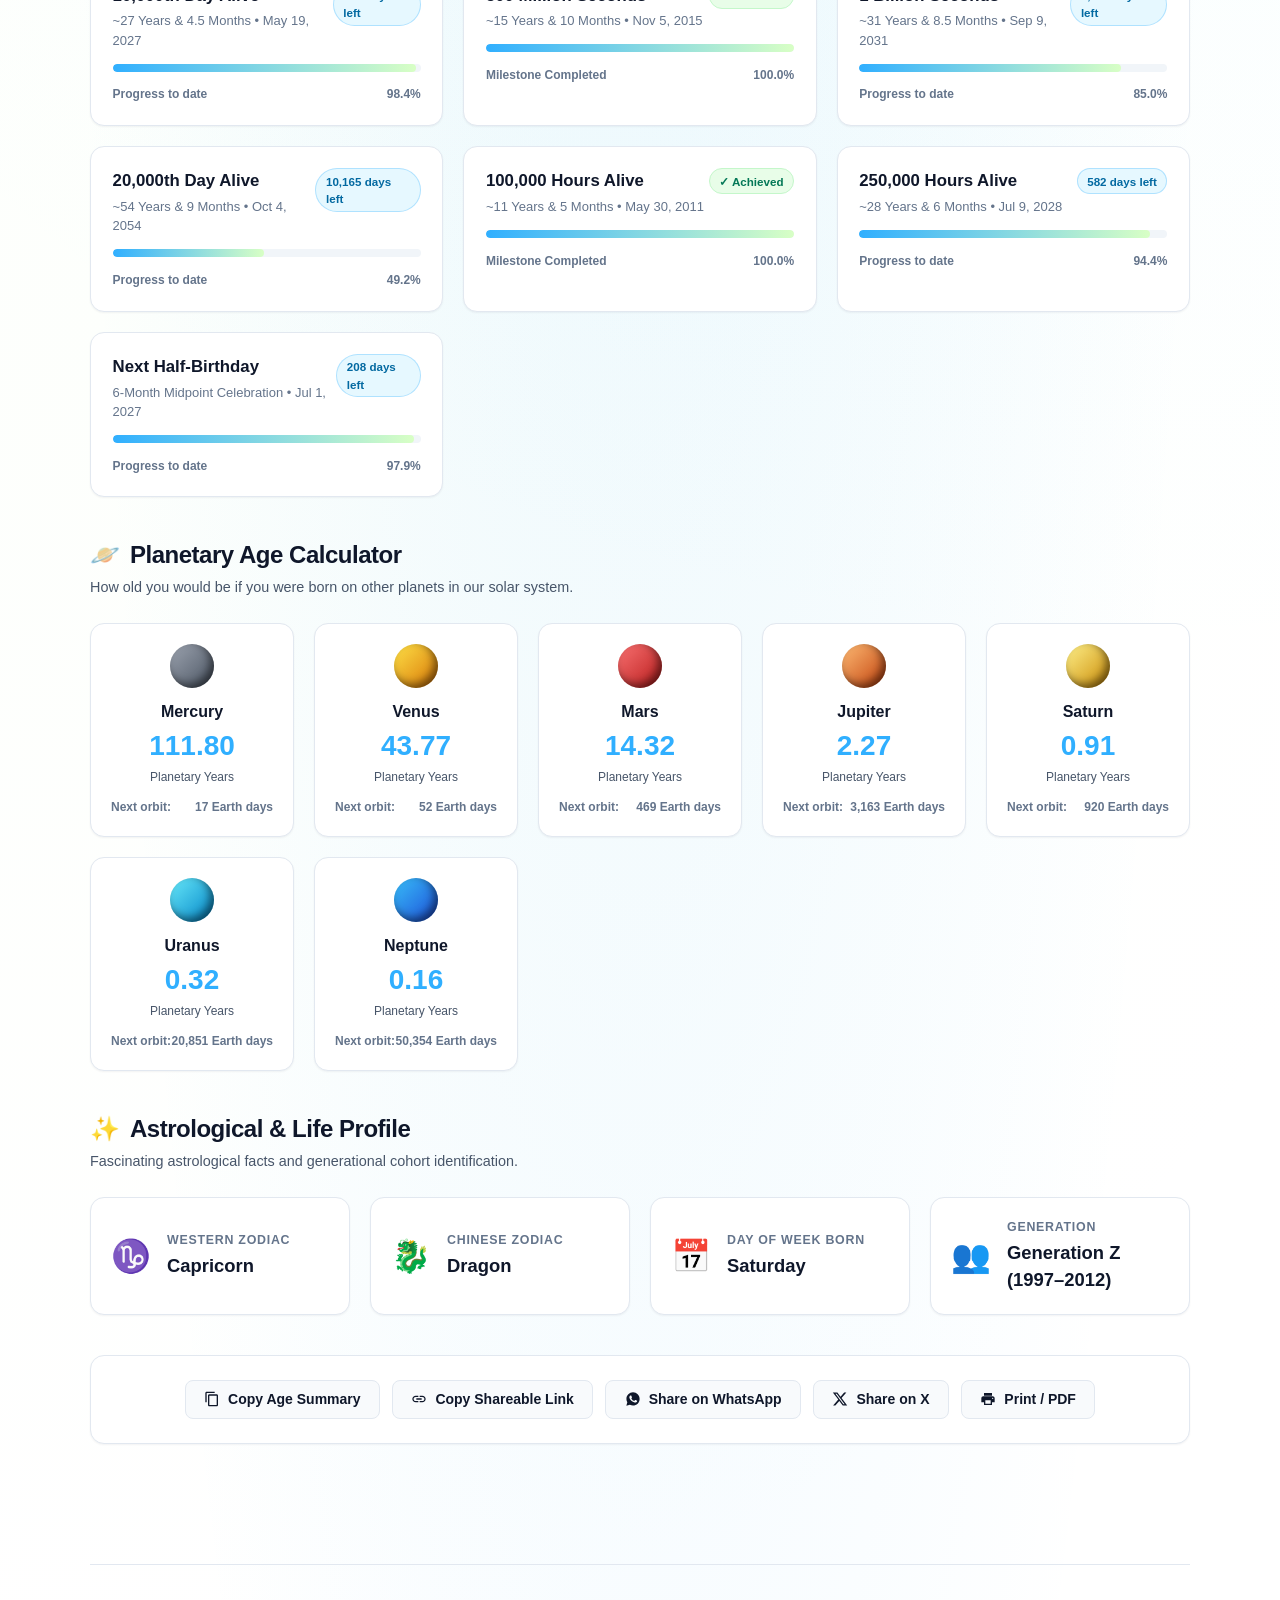
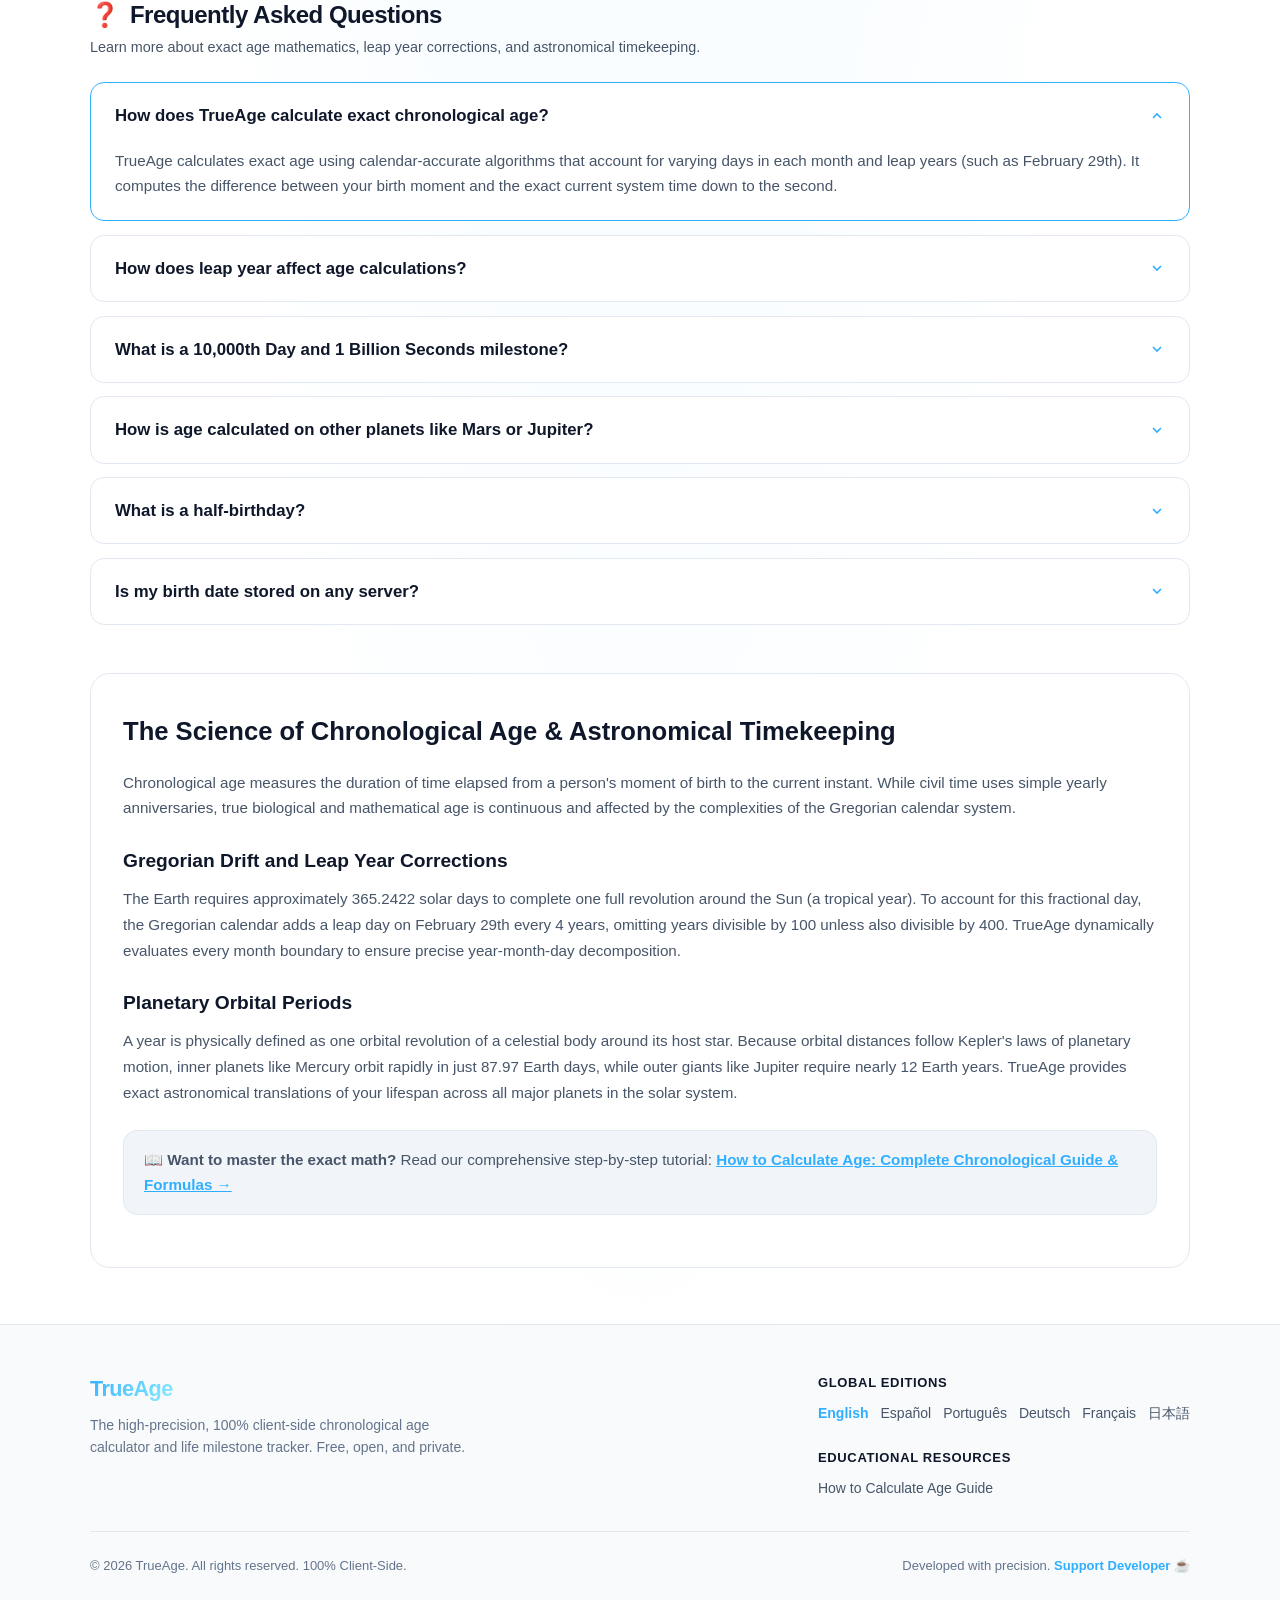
==== commit 5c5acf32: "Update developer support link to Ko-fi across all pages and schemas" ====
--- a/index.html
+++ b/index.html
@@ -142,7 +142,7 @@
     "author": {
       "@type": "Person",
       "name": "Kishara Dilshan",
-      "url": "https://buymeacoffee.com/kisharadilz"
+      "url": "https://ko-fi.com/kishara"
     }
   }
   </script>
@@ -264,7 +264,7 @@
         </button>
 
         <!-- Developer Support CTA (Financial Blue) -->
-        <a href="https://buymeacoffee.com/kisharadilz" target="_blank" rel="noopener noreferrer" class="btn-support" aria-label="Support the Developer on Buy Me a Coffee">
+        <a href="https://ko-fi.com/kishara" target="_blank" rel="noopener noreferrer" class="btn-support" aria-label="Support the Developer on Ko-fi">
           <svg viewBox="0 0 24 24">
             <path d="M20.216 6.415l-.132-.666c-.119-.597-.387-1.144-.775-1.583a4.015 4.015 0 0 0-1.745-1.127 5.097 5.097 0 0 0-2.074-.214H5.215C3.765 2.825 2.5 3.99 2.5 5.44v8.326c0 1.45 1.265 2.615 2.715 2.615h7.828c1.368 0 2.496-.98 2.686-2.316l.487-3.418h1.831c1.232 0 2.29-.838 2.535-2.031l.634-3.197a2.532 2.532 0 0 0-.000-1.004zm-3.528 3.791h-1.63l-.442 3.097a1.008 1.008 0 0 1-1.002.871H5.215a1.01 1.01 0 0 1-1.01-1.01V5.44a1.01 1.01 0 0 1 1.01-1.01h9.324c.732 0 1.343.518 1.472 1.24l.677 4.536zm2.036-1.077c-.082.404-.442.687-.855.687h-.764l-.568-3.811h1.332c.504 0 .937.362 1.012.862l.143.719-.300 1.543z"/>
           </svg>
@@ -700,7 +700,7 @@
           &copy; <span id="currentYear">2026</span> TrueAge. All rights reserved. 100% Client-Side.
         </div>
         <div class="footer-credit">
-          Developed with precision. <a href="https://buymeacoffee.com/kisharadilz" target="_blank" rel="noopener noreferrer">Support Developer ☕</a>
+          Developed with precision. <a href="https://ko-fi.com/kishara" target="_blank" rel="noopener noreferrer">Support Developer ☕</a>
         </div>
       </div>
     </div>
--- a/style.css
+++ b/style.css
@@ -348,7 +348,7 @@
   display: block;
 }
 
-/* Buy Me a Coffee Support CTA */
+/* Ko-fi Support CTA */
 .btn-support {
   display: inline-flex;
   align-items: center;
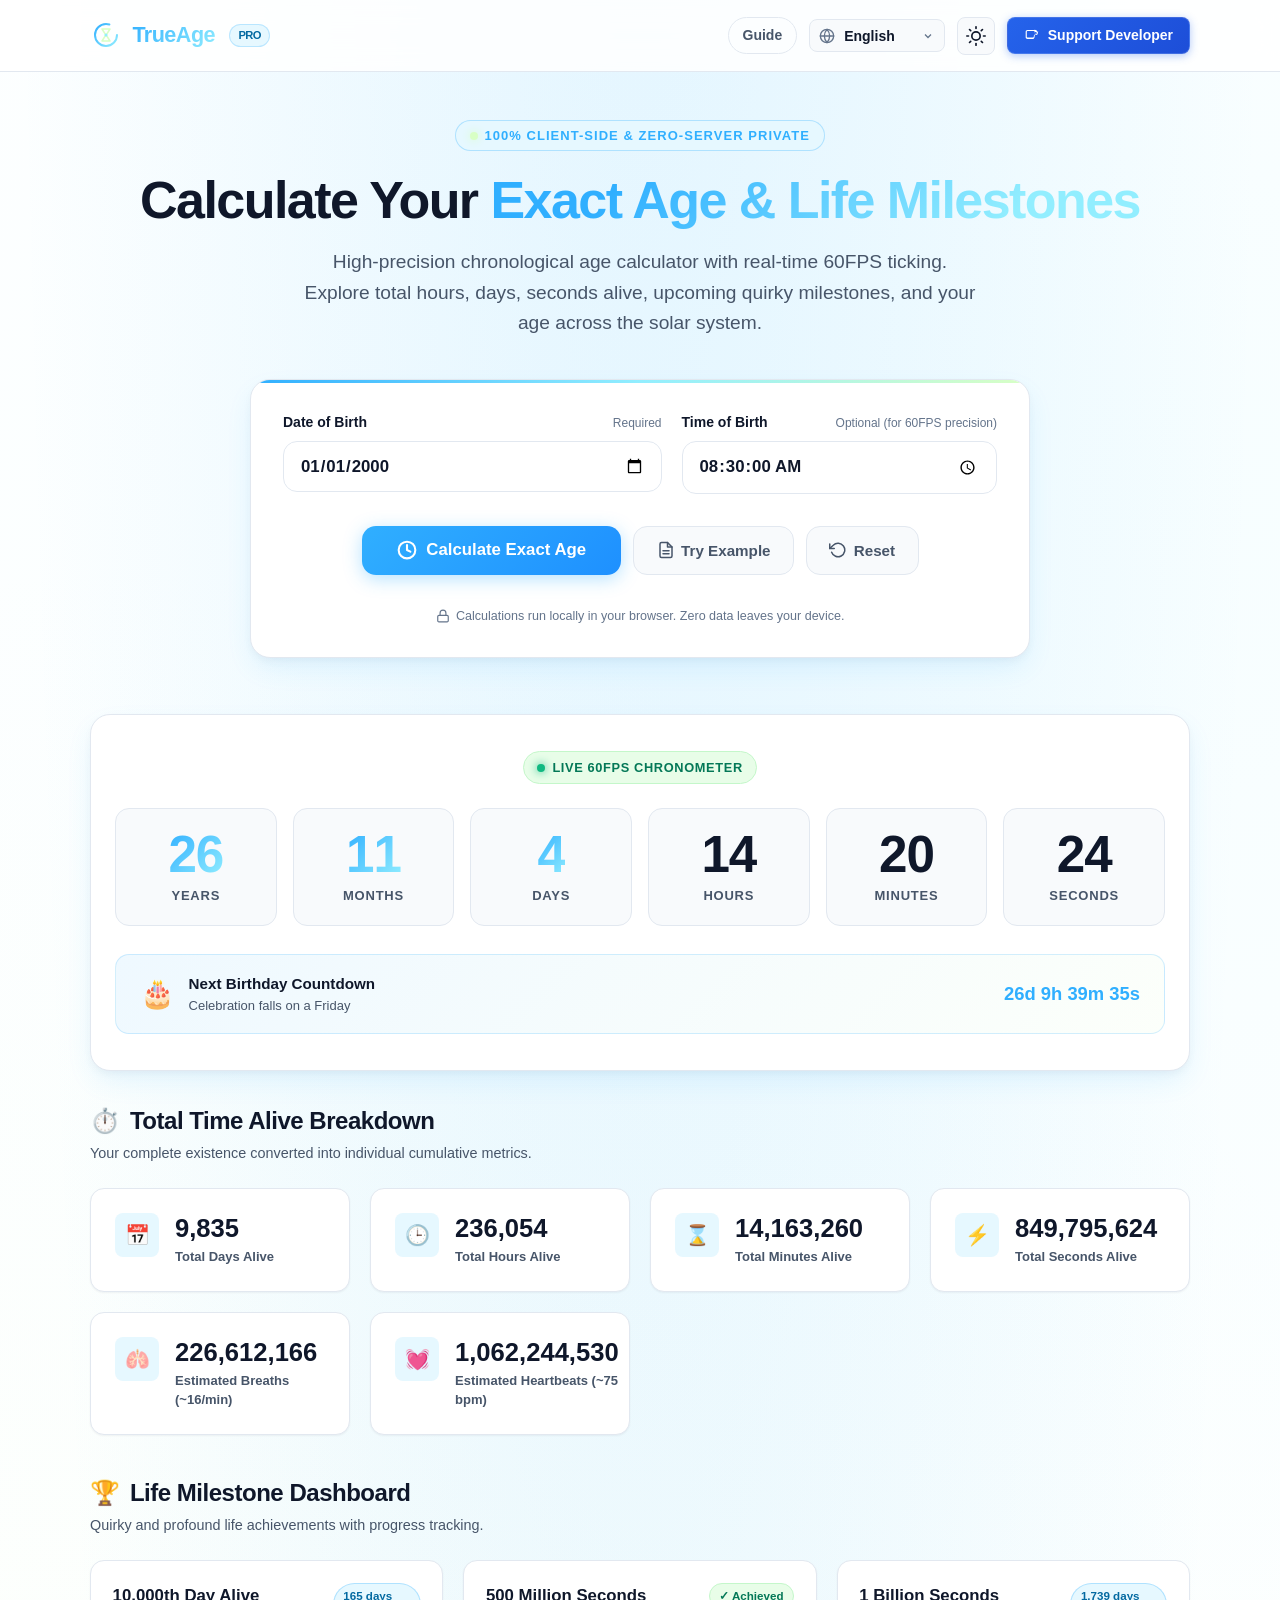
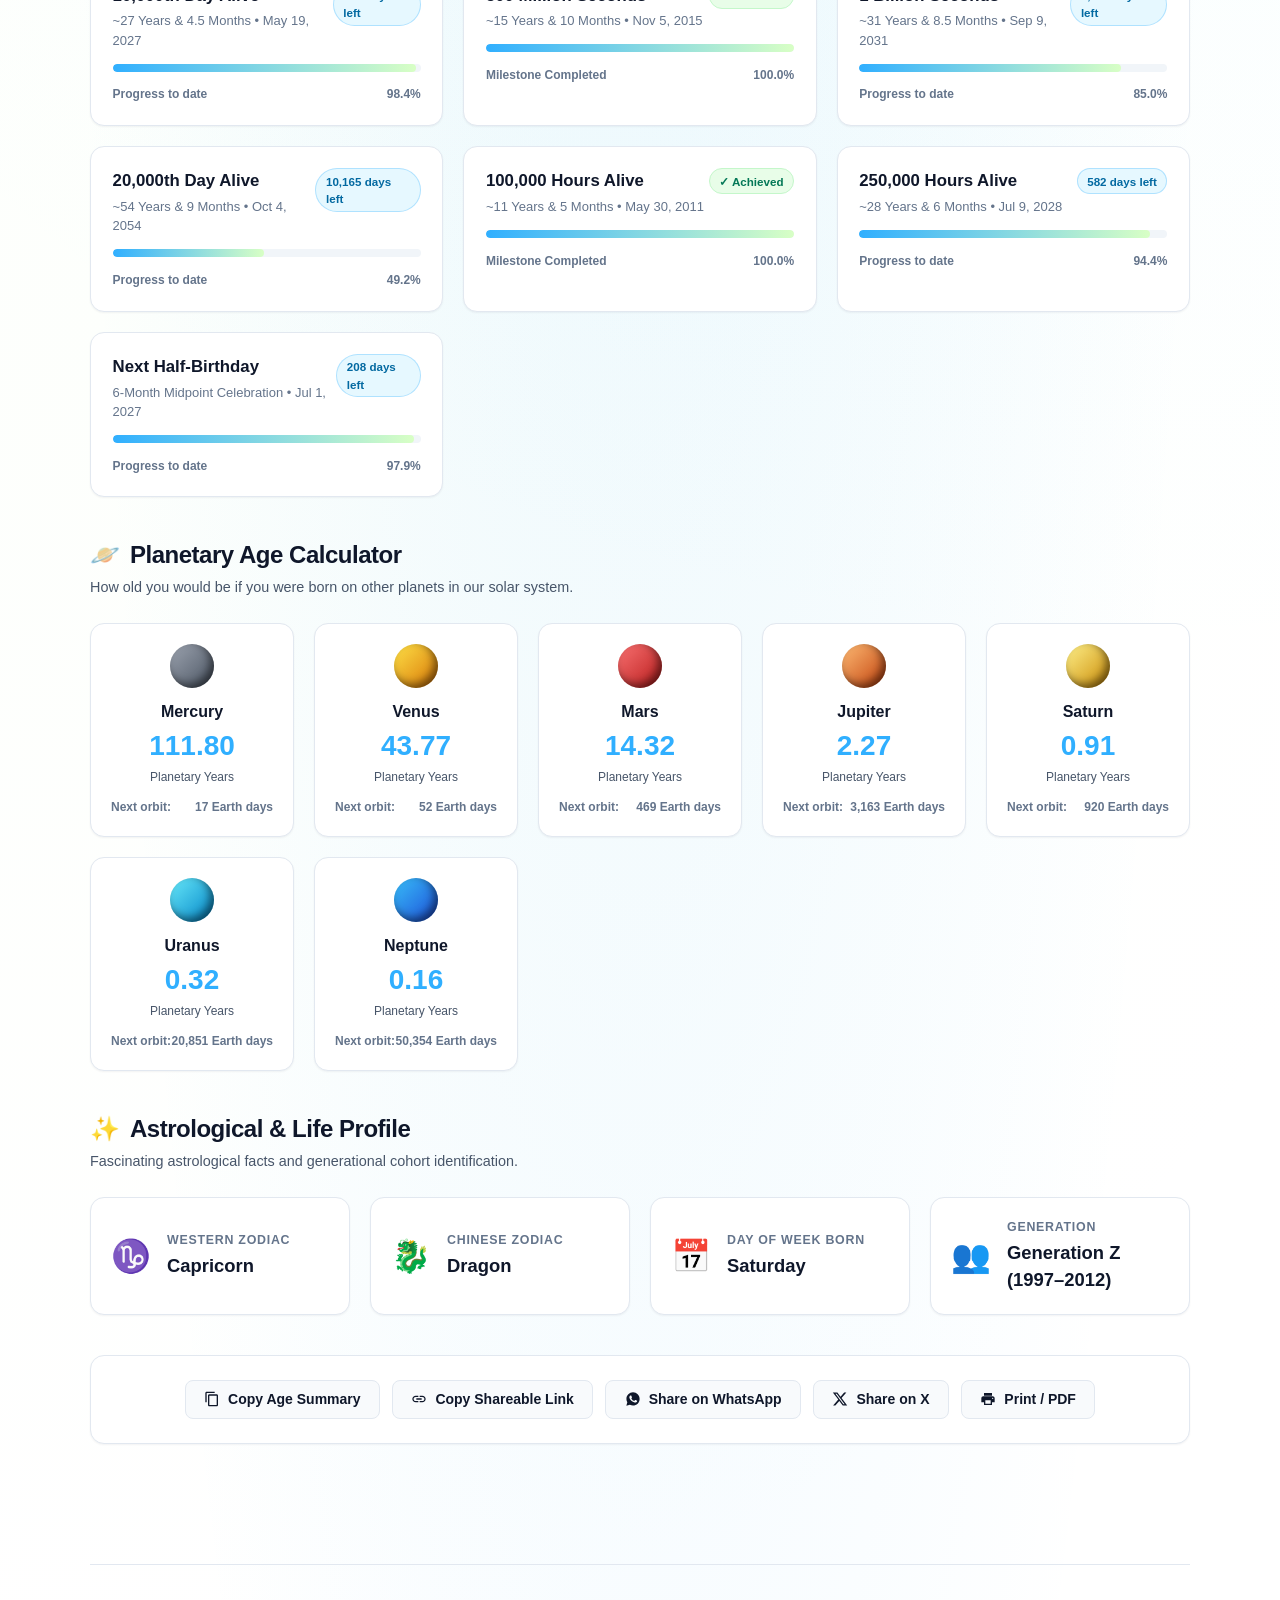
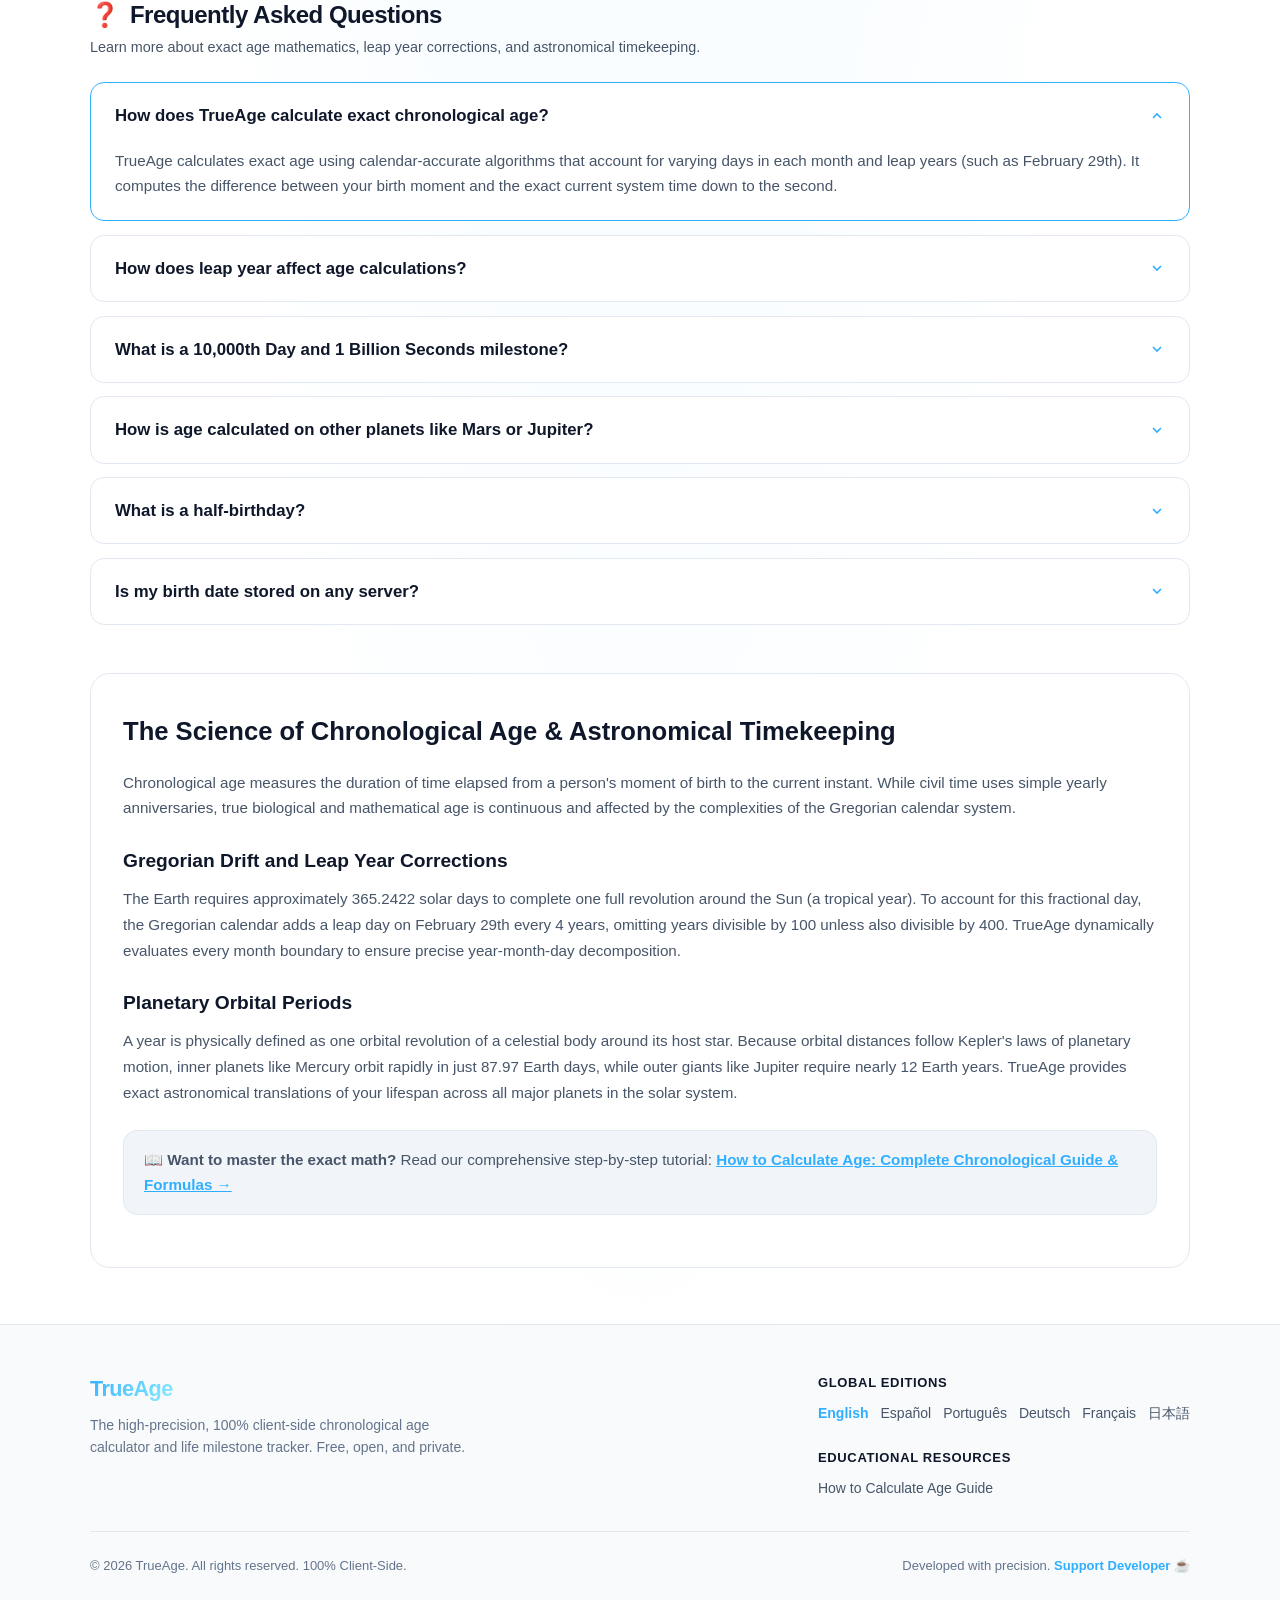
==== commit b9d8b24b: "Update developer support link to Gumroad across all pages and schemas" ====
--- a/index.html
+++ b/index.html
@@ -142,7 +142,7 @@
     "author": {
       "@type": "Person",
       "name": "Kishara Dilshan",
-      "url": "https://ko-fi.com/kishara"
+      "url": "https://kisharadilshan.gumroad.com/coffee"
     }
   }
   </script>
@@ -264,7 +264,7 @@
         </button>
 
         <!-- Developer Support CTA (Financial Blue) -->
-        <a href="https://ko-fi.com/kishara" target="_blank" rel="noopener noreferrer" class="btn-support" aria-label="Support the Developer on Ko-fi">
+        <a href="https://kisharadilshan.gumroad.com/coffee" target="_blank" rel="noopener noreferrer" class="btn-support" aria-label="Support the Developer">
           <svg viewBox="0 0 24 24">
             <path d="M20.216 6.415l-.132-.666c-.119-.597-.387-1.144-.775-1.583a4.015 4.015 0 0 0-1.745-1.127 5.097 5.097 0 0 0-2.074-.214H5.215C3.765 2.825 2.5 3.99 2.5 5.44v8.326c0 1.45 1.265 2.615 2.715 2.615h7.828c1.368 0 2.496-.98 2.686-2.316l.487-3.418h1.831c1.232 0 2.29-.838 2.535-2.031l.634-3.197a2.532 2.532 0 0 0-.000-1.004zm-3.528 3.791h-1.63l-.442 3.097a1.008 1.008 0 0 1-1.002.871H5.215a1.01 1.01 0 0 1-1.01-1.01V5.44a1.01 1.01 0 0 1 1.01-1.01h9.324c.732 0 1.343.518 1.472 1.24l.677 4.536zm2.036-1.077c-.082.404-.442.687-.855.687h-.764l-.568-3.811h1.332c.504 0 .937.362 1.012.862l.143.719-.300 1.543z"/>
           </svg>
@@ -700,7 +700,7 @@
           &copy; <span id="currentYear">2026</span> TrueAge. All rights reserved. 100% Client-Side.
         </div>
         <div class="footer-credit">
-          Developed with precision. <a href="https://ko-fi.com/kishara" target="_blank" rel="noopener noreferrer">Support Developer ☕</a>
+          Developed with precision. <a href="https://kisharadilshan.gumroad.com/coffee" target="_blank" rel="noopener noreferrer">Support Developer ☕</a>
         </div>
       </div>
     </div>
--- a/style.css
+++ b/style.css
@@ -348,7 +348,7 @@
   display: block;
 }
 
-/* Ko-fi Support CTA */
+/* Gumroad Support CTA */
 .btn-support {
   display: inline-flex;
   align-items: center;
